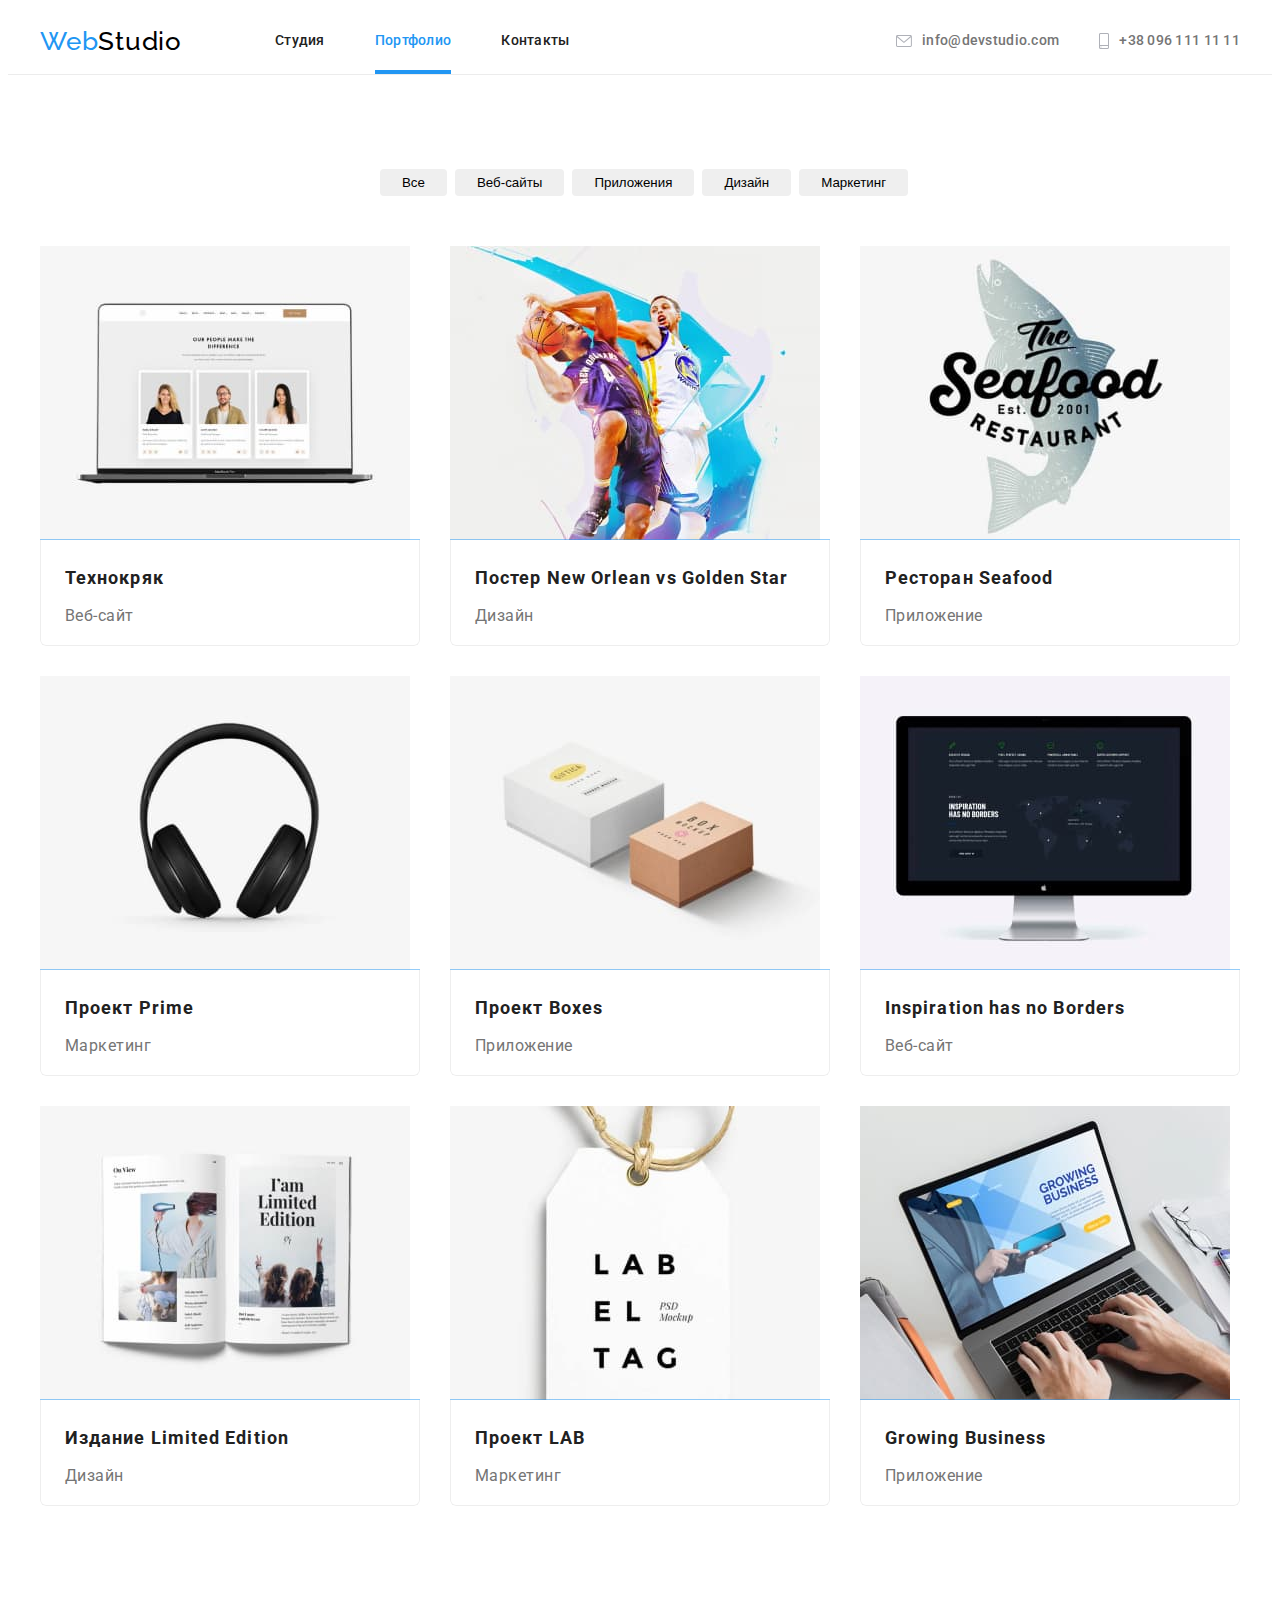
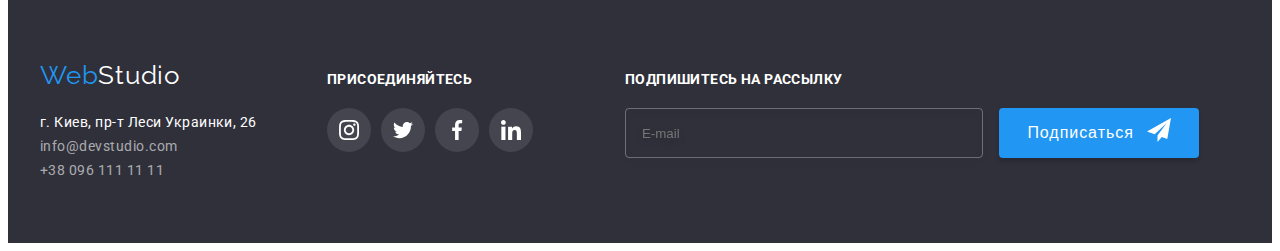
==== portfolio.html @ 62c592dd "26-03" ====
<!DOCTYPE html>
<html lang="ru">
<head>
    <meta charset="UTF-8">
    <meta http-equiv="X-UA-Compatible" content="IE=edge">
    <meta name="viewport" content="width=device-width, initial-scale=1.0">
    <title>Document</title>
    <link rel="stylesheet" href="https://cdnjs.cloudflare.com/ajax/libs/modern-normalize/1.0.0/modern-normalize.min.css"
        integrity="sha512-ISS7cAi1PEhQ8jnbJpJZMd29NlhNj4AWYyLOSp2CE/CsHxTCu+r+t0D2yoJudVrd0/8fTVPUVDzY5Tvli75u/g=="
        crossorigin="anonymous" />
    <link rel="preconnect" href="https://fonts.gstatic.com">
    <link href="https://fonts.googleapis.com/css2?family=Raleway:wght@700&family=Roboto:wght@400;500;700;900&display=swap"
        rel="stylesheet">
    <link rel="stylesheet" href="./css/portfolio.min.css">
    
</head>
<body>
    <!--Шапка сайта-->
    <header class="header">
        <div class="container page-header">
            <!--Навигация-->
            <nav>
                <!--Логотип-->
                <a href="./index.html" class="logo-header"><span>Web</span>Studio</a>
                <ul class="site-nav">
                    <li><a href="./index.html" class="link">Студия</a></li>
                    <li><a href="./portfolio.html" class="link current">Портфолио</a></li>
                    <li><a href="" class="link">Контакты</a></li>
                </ul>
            </nav>
            <ul class="communication-header">
                <li>
                    <div class="communication-header-container">
                        <a href="mailto:info@devstudio.com" class="link">
                            <svg class="communication-header-icon" width="16" height="12">
                                <use href="./images/icons.svg#icon-envelope"></use>
                            </svg>
                            info@devstudio.com</a>
                    </div>
                </li>
                <li>
                    <div class="communication-header-container">
                        <a href="tel:+380961111111" class="link">
                            <svg class="communication-header-icon" width="10" height="16">
                                <use href="./images/icons.svg#icon-smartphone"></use>
                            </svg>
                            +38 096 111 11 11</a>
                    </div>
                </li>
            </ul>
        </div>
    </header>
    <main>
        <!-- Секция Портфолио -->
        <h1 class="visually-hidden">Портфолио</h1>
        <!--Фильтр проектов-->
        <section class="portfoleo">
            <div class="container">
                <h2 class="visually-hidden">Фильтр проектов</h2>
                <ul class="portfoleo-filters-list">
                    <li class="portfoleo-filters-list-item">
                        <button type="button" class="portfoleo-button">Все</button>
                    </li>
                    <li class="portfoleo-filters-list-item">
                        <button type="button" class="portfoleo-button">Веб-сайты</button>
                    </li>
                    <li class="portfoleo-filters-list-item">
                        <button type="button" class="portfoleo-button">Приложения</button>
                    </li>
                    <li class="portfoleo-filters-list-item">
                        <button type="button" class="portfoleo-button">Дизайн</button>
                    </li>
                    <li class="portfoleo-filters-list-item">
                        <button type="button" class="portfoleo-button">Маркетинг</button>
                    </li>
                </ul>
                <!--Список проектов-->
                <h2 class="visually-hidden">Список проектов</h2>
                <ul class="portfoleo-project-list">
                    <li class="portfoleo-project-list-item">
                        <div class="portfoleo-projekt-list-item-text-box">
                            <img src="./images/project/web-tekhnokryak.jpg" alt="На ноутбуке мужчина и две денщины" width="370">
                            <p class="portfoleo-project-list-text">Технокряк это современная площадка распространения коронавируса. Компании используют эту платформу для цифрового шпионажа и атак на защищённые сервера конкурентов.
                            </p>
                        </div>
                        <div class="portfoleo-project-wapper">
                            <h3 class="section-list">Технокряк</h3>
                            <p>Веб-сайт</p>
                        </div>
                    </li>
                    <li class="portfoleo-project-list-item">
                        <div class="portfoleo-projekt-list-item-text-box">
                            <img src="./images/project/poster-basketball.jpg" alt="Двое мужчин играют в баскетбол" width="370">
                            <p class="portfoleo-project-list-text">Технокряк это современная площадка распространения коронавируса. Компании используют эту платформу для цифрового шпионажа и атак на защищённые сервера конкурентов.
                            </p>
                        </div>
                        <div class="portfoleo-project-wapper">
                            <h3 class="section-list">Постер New Orlean vs Golden Star</h3>
                            <p>Дизайн</p>
                        </div>
                    </li>
                    <li class="portfoleo-project-list-item">
                        <div class="portfoleo-projekt-list-item-text-box">
                            <img src="./images/project/seafood.jpg" alt="Логотип ресторана Seafood" width="370">
                            <p class="portfoleo-project-list-text">Технокряк это современная площадка распространения коронавируса. Компании используют эту платформу для цифрового шпионажа и атак на защищённые сервера конкурентов.
                            </p>
                        </div>
                        <div class="portfoleo-project-wapper">
                            <h3 class="section-list">Ресторан Seafood</h3>
                            <p>Приложение</p>
                        </div>
                    </li>
                    <li class="portfoleo-project-list-item">
                        <div class="portfoleo-projekt-list-item-text-box">
                            <img src="./images/project/project-prime.jpg" alt="Фотография наушников" width="370">
                            <p class="portfoleo-project-list-text">Технокряк это современная площадка распространения коронавируса. Компании используют эту платформу для цифрового шпионажа и атак на защищённые сервера конкурентов.
                            </p>
                        </div>
                        <div class="portfoleo-project-wapper">
                            <h3 class="section-list">Проект Prime</h3>
                            <p>Маркетинг</p>
                        </div>
                    </li>
                    <li class="portfoleo-project-list-item">
                        <div class="portfoleo-projekt-list-item-text-box">
                            <img src="./images/project/project-boxes.jpg" alt="Две коробки с надписями" width="370">
                            <p class="portfoleo-project-list-text">Технокряк это современная площадка распространения коронавируса. Компании используют эту платформу для цифрового шпионажа и атак на защищённые сервера конкурентов.
                            </p>
                        </div>
                        <div class="portfoleo-project-wapper">
                            <h3 class="section-list">Проект Boxes</h3>
                            <p>Приложение</p>
                        </div>
                    </li>
                    <li class="portfoleo-project-list-item">
                        <div class="portfoleo-projekt-list-item-text-box">
                            <img src="./images/project/web-inspiration.jpg" alt="Монитор с изображением страницы Веб-сайа" width="370">
                            <p class="portfoleo-project-list-text">Технокряк это современная площадка распространения коронавируса. Компании используют эту платформу для цифрового шпионажа и атак на защищённые сервера конкурентов.
                            </p>
                        </div>
                        <div class="portfoleo-project-wapper">
                            <h3 class="section-list">Inspiration has no Borders</h3>
                            <p>Веб-сайт</p>
                        </div>
                    </li>
                    <li class="portfoleo-project-list-item">
                        <div class="portfoleo-projekt-list-item-text-box">
                            <img src="./images/project/limited-edition.jpg" alt="Разворот журнала" width="370">
                            <p class="portfoleo-project-list-text">Технокряк это современная площадка распространения коронавируса. Компании используют эту платформу для цифрового шпионажа и атак на защищённые сервера конкурентов.
                            </p>
                        </div>
                        <div class="portfoleo-project-wapper">
                            <h3 class="section-list">Издание Limited Edition</h3>
                            <p>Дизайн</p>
                        </div>
                    </li>
                    <li class="portfoleo-project-list-item">
                        <div class="portfoleo-projekt-list-item-text-box">
                            <img src="./images/project/project-lab.jpg" alt="Изображение ярлыка" width="370">
                            <p class="portfoleo-project-list-text">Технокряк это современная площадка распространения коронавируса. Компании используют эту платформу для цифрового шпионажа и атак на защищённые сервера конкурентов.
                            </p>
                        </div>
                        <div class="portfoleo-project-wapper">
                            <h3 class="section-list">Проект LAB</h3>
                            <p>Маркетинг</p>
                        </div>
                    </li>
                    <li class="portfoleo-project-list-item">
                        <div class="portfoleo-projekt-list-item-text-box">
                            <img src="./images/project/growing-business.jpg" alt="Человек работает на ноутбуке" width="370">
                            <p class="portfoleo-project-list-text">Технокряк это современная площадка распространения коронавируса. Компании используют эту платформу для цифрового шпионажа и атак на защищённые сервера конкурентов.
                            </p>
                        </div>
                        <div class="portfoleo-project-wapper">
                            <h3 class="section-list">Growing Business</h3>
                            <p>Приложение</p>
                        </div>
                    </li>
                </ul>
            </div>
        </section>
    </main>
    <!--Подвал сайта-->
    <footer>
        <div class="container">
            <!--Логотип-->
            <div class="footer-address">
                <a href="./index.html" class="logo-footer"><span>Web</span>Studio</a>
                <address class="address">
                    <p>г. Киев, пр-т Леси Украинки, 26</p>
                    <ul class="communication-footer">
                        <li><a href="mailto:info@devstudio.com" class="link">info@devstudio.com</a></li>
                        <li><a href="tel:+380961111111" class="link">+38 096 111 11 11</a></li>
                    </ul>
                </address>
            </div>
            <div class="footer-social">
                <p>присоединяйтесь</p>
                <ul class="footer-social-list">
                    <li class="footer-social-list-item"><a href="https://www.instagram.com/" class="footer-social-list-link">
                            <svg class="footer-social-list-icon">
                                <use href="./images/icons.svg#icon-instagram"></use>
                            </svg>
                        </a>
                    </li>
                    <li class="footer-social-list-item"><a href="https://twitter.com/" class="footer-social-list-link">
                            <svg class="footer-social-list-icon">
                                <use href="./images/icons.svg#icon-twitter"></use>
                            </svg>
                        </a>
                    </li>
                    <li class="footer-social-list-item"><a href="" class="footer-social-list-link">
                            <svg class="footer-social-list-icon">
                                <use href="./images/icons.svg#icon-facebook"></use>
                            </svg>
                        </a>
                    </li>
                    <li class="footer-social-list-item"><a href="https://www.linkedin.com/" class="footer-social-list-link">
                            <svg class="footer-social-list-icon">
                                <use href="./images/icons.svg#icon-linkedin"></use>
                            </svg>
                        </a>
                    </li>
                </ul>
            </div>
            <div class="footer-subscription-box">
                <form action="#">
                    <p>Подпишитесь на рассылку</p>
                    <label class="footer-subscription">
                        <input name="footer-subscription-user-email" class="footer-subscription-email" type="email"
                            placeholder="E-mail">
                    </label>
                    <button type="submit" class="footer-subscription-btn">
                        <span>
                            Подписаться
    
                            <svg class="footer-subscription-icon" width="24" height="24">
                                <use href="./images/icons.svg#icon-icon-send"></use>
                            </svg>
                        </span>
                    </button>
                </form>
            </div>
        </div>
    </footer>
</body>
</html>
---- css/portfolio.min.css ----
:root{--primary-text-color: #757575;--primary-section-text-color: #ffffff;--primary-section-background-color: #2f303a;--footer-section-background-color: #2f303a;--footer-social-background-color: rgba(255, 255, 255, 0.1);--title-text-color: #212121;--accent-color: #2196f3;--primary-background-color: #ffffff;--second-background-color: #f5f4fa;--logo-header-color: #000000;--logo-footer-color: #ffffff;--communication-footer-color: rgb(255, 255, 255, 0.6);--color-text-btn: #ffffff;--btn-hover-color: #188ce8;--social-primary-color: #afb1b8;--regular-client-link-primary-color: #afb1b8;--social-second-color: #ffffff;--portfoleo-project-list-text-color: #ffffff}.visually-hidden{position:absolute !important;clip:rect(1px 1px 1px 1px);clip:rect(1px, 1px, 1px, 1px);padding:0 !important;border:0 !important;height:1px !important;width:1px !important;overflow:hidden}h1,h2,h3,h4,h5,h6,p{margin:0}ul{list-style:none;margin:0;padding:0}img{display:block}body{font-family:'Roboto', sans-serif;letter-spacing:0.03em;color:var(--primary-text-color);background-color:var(---primary-background-color)}.container{width:1200px;margin:0 auto;padding:0 15px}.container h2{font-weight:bold;font-size:36px;line-height:1.17;text-align:center;margin-bottom:50px}.section-title{color:var(--title-text-color)}.section-list{color:var(--title-text-color)}.section{padding-top:94px;padding-bottom:94px}.logo-header{display:inline-block;font-family:'Raleway', sans-serif;font-size:26px;line-height:1.19;letter-spacing:0.03em;color:var(--logo-header-color);text-decoration:none;margin-right:93px}.logo-header span{color:var(--accent-color)}.header{border-bottom:1px solid #ececec}.page-header{display:flex;justify-content:space-between;align-items:center;background-color:var(--header-background-color);font-weight:500;font-size:14px;line-height:1.14;letter-spacing:0.02em}.page-header nav{display:flex;align-items:center}.site-nav{display:flex;align-items:center}.site-nav .link{display:inline-block;margin-right:50px;color:var(--title-text-color);text-decoration:none;position:relative;padding:25px 0;transition-duration:250ms;transition-timing-function:cubic-bezier(0.4, 0, 0.2, 1)}.site-nav .link:hover,.site-nav .link:focus{color:var(--accent-color)}.site-nav .current{color:var(--accent-color)}.site-nav .current::after{content:'';height:4px;width:100%;background-color:var(--accent-color);display:block;position:absolute;top:calc(100% - 4px);right:0}.communication-header{display:flex;align-items:center}.communication-header li:not(:last-child){margin-right:30px}.communication-header-icon{margin:10px}.communication-header .link{display:flex;align-items:center;text-decoration:none;color:currentColor;transition-duration:250ms;transition-timing-function:cubic-bezier(0.4, 0, 0.2, 1)}.communication-header-container{display:flex;justify-content:center;align-content:center}.communication-header-container .link{display:flex;justify-content:center;align-content:center}.communication-header-container .link:hover,.communication-header-container .link:focus{color:var(--accent-color)}.link svg{fill:var(--regular-client-link-primary-color)}.link:hover svg{fill:var(--accent-color)}.portfoleo{padding-top:94px;padding-bottom:94px}.filters{font-weight:500;font-size:16px;line-height:1.62;text-align:center}.portfoleo-filters-list{display:flex;justify-content:center}.portfoleo-filters-list-item{margin-left:8px}.portfoleo-filters-list-item .portfoleo-button{border:none;color:var(title-text-color);background-color:var(second-background-colorolor);border-radius:4px;padding:6px 22px}.portfoleo-filters-list-item .portfoleo-button:hover,.portfoleo-filters-list-item .portfoleo-button:focus{color:var(--primary-section-text-color);background-color:var(--accent-color);box-shadow:0px 4px 2px 0px #9e9da1;cursor:pointer}.container .portfoleo-project-list{display:flex;flex-wrap:wrap;margin-left:-30px;margin-top:-30px;padding-top:50px}.container .portfoleo-project-list-item{width:calc(100% / 3 - 30px);margin-left:30px;margin-top:30px;border-bottom-left-radius:6px;border-bottom-right-radius:6px;overflow:hidden}.container .portfoleo-project-list-item:hover{box-shadow:0px 4px 4px 0px #bfbfbf, 0px 4px 4px 0px #f0f0f0, 1px 4px 6px 0px #d9d9d9;cursor:pointer;transition-duration:250ms;transition-timing-function:cubic-bezier(0.4, 0, 0.2, 1)}.container .portfoleo-project-list-item:hover .portfoleo-project-list-text{transform:translateY(0)}.portfoleo-project-list-text{font-size:18px;line-height:1.56;letter-spacing:0.03em;color:var(--portfoleo-project-list-text-color);background:rgba(33,150,243,0.9);padding:63px 24px;position:absolute;bottom:0;transform:translateY(100%);transition-duration:250ms;transition-timing-function:cubic-bezier(0.4, 0, 0.2, 1)}.portfoleo-projekt-list-item-text-box{position:relative;overflow:hidden}.portfoleo-project-wapper{display:block;border:1px solid #eeeeee;border-bottom-left-radius:6px;border-bottom-right-radius:6px;overflow:hidden;border-top:none;padding:20px 24px}.portfoleo-project-wapper h3{font-weight:bold;font-size:18px;line-height:2;letter-spacing:0.06em;margin-bottom:10px}.portfoleo-project-wapper h3 p{font-size:16px;line-height:1.87;margin:10px auto}footer{color:var(--logo-footer-color);background-color:var(--footer-section-background-color);display:flex;justify-content:flex-start}footer .container{display:flex;padding:60px 0}.logo-footer{font-family:'Raleway', sans-serif;font-size:26px;line-height:1.19;letter-spacing:0.03em;text-decoration:none;color:var(--logo-footer-color);-bottom:20px}.logo-footer span{color:var(--accent-color)}.address{font-size:14px;font-style:normal;line-height:1.71;padding-top:20px}.communication-footer .link{font-size:14px;line-height:1.71;color:var(--communication-footer-color);text-decoration:none;padding-top:10px;transition-duration:250ms;transition-timing-function:cubic-bezier(0.4, 0, 0.2, 1)}.communication-footer .link:hover,.communication-footer .link:focus{color:var(--accent-color)}.footer-social{display:flex;flex-direction:column;width:206px;height:80px;margin-left:70px;margin-top:12px}.footer-social p{font-weight:bold;font-size:14px;line-height:1.14;letter-spacing:0.03em;text-transform:uppercase;color:var(--primary-section-text-color);margin-bottom:20px}.footer-social-list{display:flex;justify-content:space-between;align-items:center}.footer-social-list-item{width:44px;height:44px;background-color:var(--footer-social-background-color);border-radius:50%}.footer-social-list-icon{width:20px;height:20px;fill:var(--logo-footer-color)}.footer-social-list-link{display:flex;width:44px;height:44px;border-radius:50%;justify-content:center;align-items:center;margin-bottom:30px;transition-duration:250ms;transition-timing-function:cubic-bezier(0.4, 0, 0.2, 1)}.footer-social-list-link:hover,.footer-social-list-link:focus{fill:var(--social-second-color);background-color:var(--accent-color)}.footer-subscription-box{display:block;margin-top:12px;margin-left:92px}.footer-subscription-box span{display:flex;justify-content:space-between}.footer-subscription-btn{font-size:16px;line-height:1.87;letter-spacing:0.06em;color:var(--primary-section-text-color);width:200px;height:50px;padding:10px 28px;background:var(--accent-color);box-shadow:0px 4px 4px rgba(0,0,0,0.15);border-radius:4px;margin-left:12px;border:none;cursor:pointer}.footer-subscription-box p{font-weight:bold;font-size:14px;line-height:1.14;letter-spacing:0.03em;text-transform:uppercase;margin-bottom:20px;color:var(--primary-section-text-color)}.footer-subscription-email{width:358px;height:50px;padding:16px;border:1px solid rgba(255,255,255,0.3);box-sizing:border-box;filter:drop-shadow(0px 4px 4px rgba(0,0,0,0.15));border-radius:4px;background:none;color:var(--primary-section-text-color)}
/*# sourceMappingURL=portfolio.min.css.map */
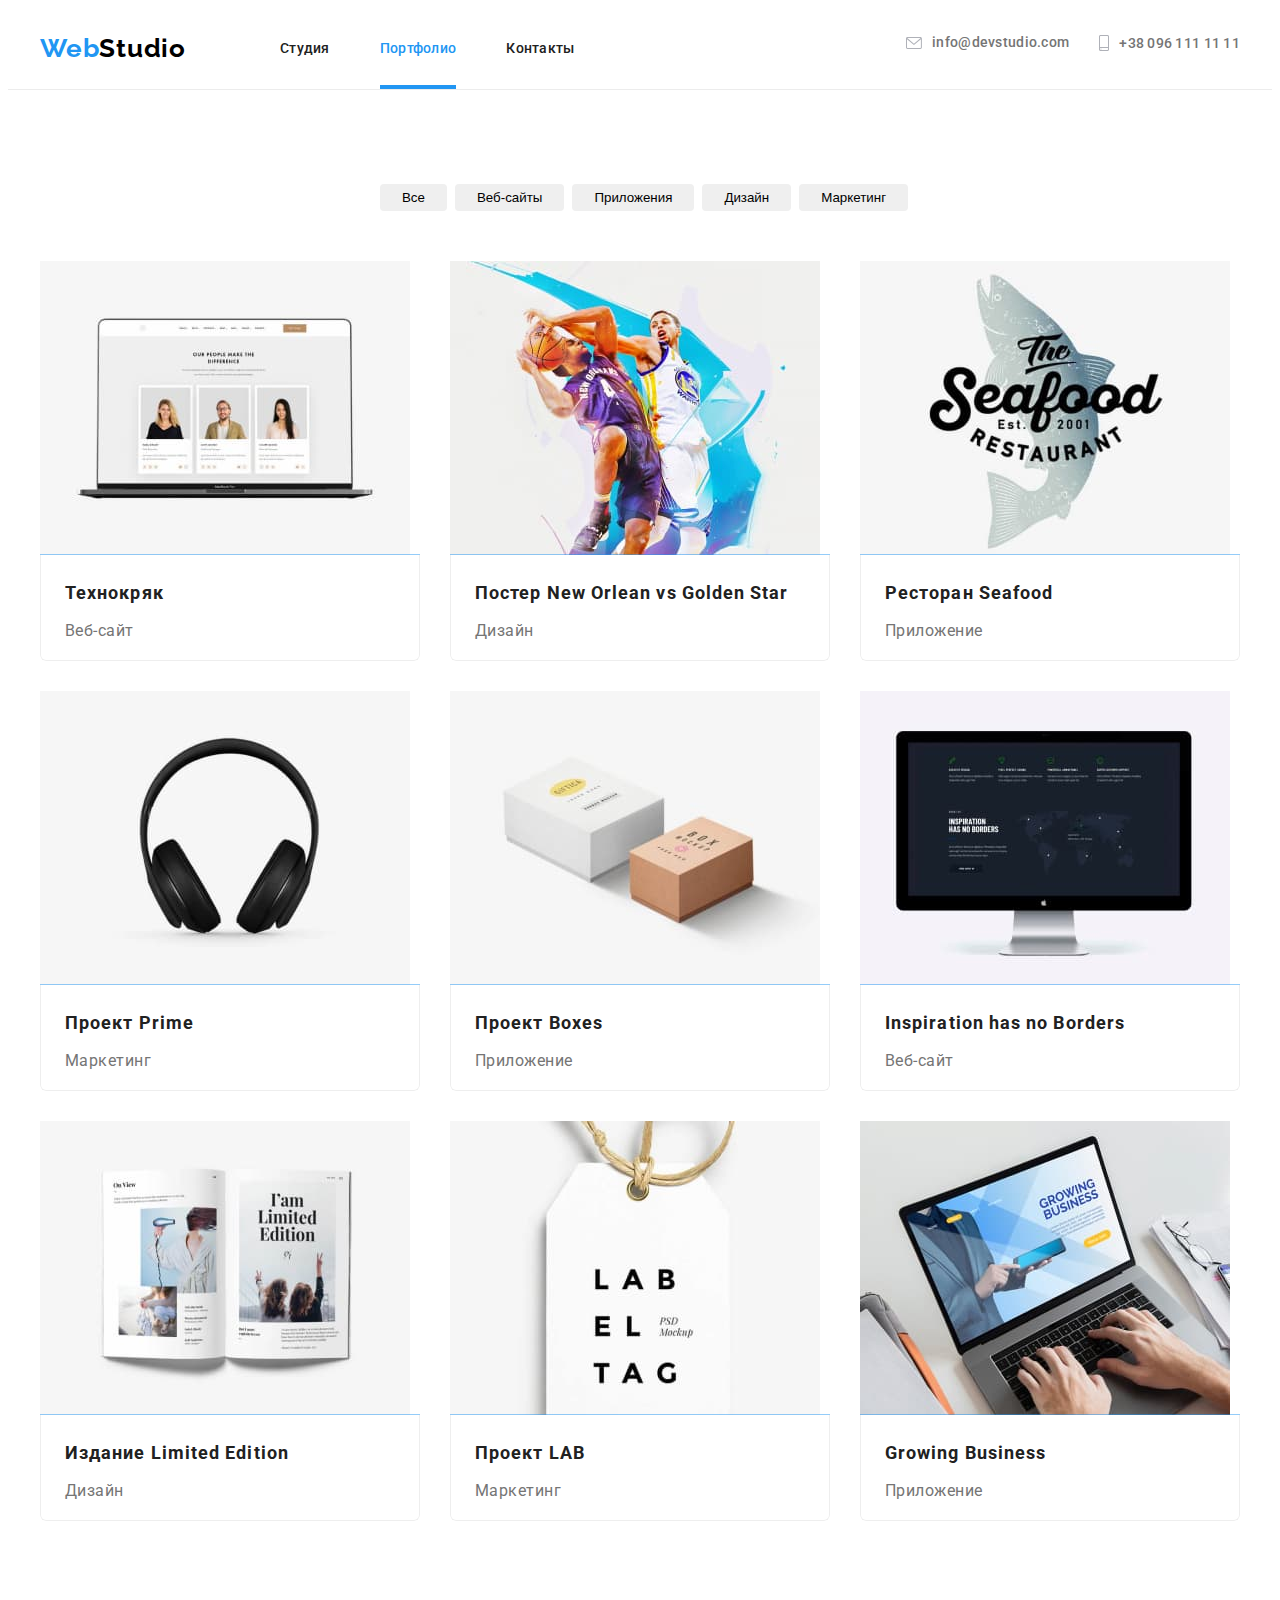
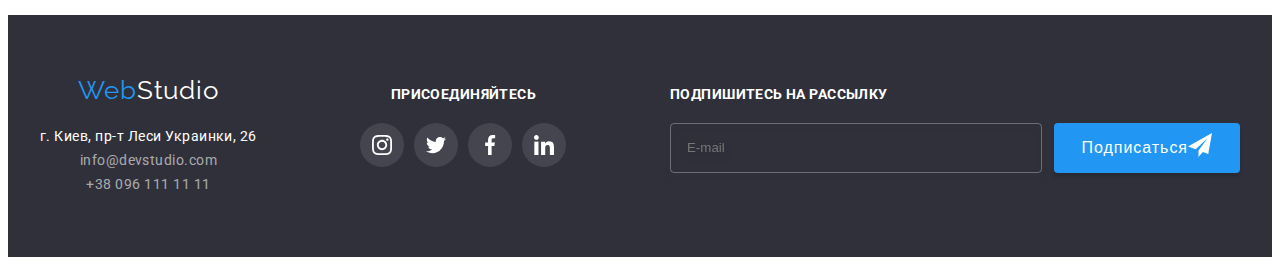
==== commit 05aa0cfb: "snudya" ====
--- a/portfolio.html
+++ b/portfolio.html
@@ -16,23 +16,31 @@
 </head>
 <body>
     <!--Шапка сайта-->
-    <header class="header">
+    <header>
         <div class="container page-header">
-            <!--Навигация-->
+            <!--===============================Навигация-->
             <nav>
-                <!--Логотип-->
+                <!--===============================Логотип-->
                 <a href="./index.html" class="logo-header"><span>Web</span>Studio</a>
                 <ul class="site-nav">
                     <li><a href="./index.html" class="link">Студия</a></li>
                     <li><a href="./portfolio.html" class="link current">Портфолио</a></li>
-                    <li><a href="" class="link">Контакты</a></li>
+                    <li><a href="#contact" class="link">Контакты</a></li>
                 </ul>
             </nav>
+            <button class="mobile-open-btn" data-menu-button>
+                <svg class="mobile-open-icon">
+                    <use href="./images/icons.svg#icon-menu_40px"></use>
+                </svg>
+            </button>
+    
+            <!--===============================communication-header-->
+    
             <ul class="communication-header">
                 <li>
                     <div class="communication-header-container">
                         <a href="mailto:info@devstudio.com" class="link">
-                            <svg class="communication-header-icon" width="16" height="12">
+                            <svg class="communication-header-icon-envelope">
                                 <use href="./images/icons.svg#icon-envelope"></use>
                             </svg>
                             info@devstudio.com</a>
@@ -41,11 +49,52 @@
                 <li>
                     <div class="communication-header-container">
                         <a href="tel:+380961111111" class="link">
-                            <svg class="communication-header-icon" width="10" height="16">
+                            <svg class="communication-header-icon-smartphone">
                                 <use href="./images/icons.svg#icon-smartphone"></use>
                             </svg>
                             +38 096 111 11 11</a>
                     </div>
+                </li>
+            </ul>
+        </div>
+    
+        <div class="mobile-menu" data-menu>
+            <button class="mobile-menu-close-btn" data-menu-close>
+                <svg class="mobile-menu-close-icon">
+                    <use href="./images/icons.svg#icon-close_40px"></use>
+                </svg>
+            </button>
+            <ul class="mobile-menu-list">
+                <li class="mobile-menu-item">
+                    <a href="./index.html" class="mobile-menu-link">Студия</a>
+                </li>
+                <li class="mobile-menu-item">
+                    <a href="./portfolio.html" class="mobile-menu-link current">Портфолио</a>
+                </li>
+                <li class="mobile-menu-item">
+                    <a href="#contact" class="mobile-menu-link">Контакты</a>
+                </li>
+            </ul>
+            <ul class="mobile-communication-list">
+                <li class="mobile-communication-item">
+                    <a href="tel:+380961111111" class="mobile-communication-link-tell">+38 096 111 11 11</a>
+                </li>
+                <li class="mobile-communication-item">
+                    <a href="mailto:info@devstudio.com" class="mobile-communication-link-email">info@devstudio.com</a>
+                </li>
+            </ul>
+            <ul class="mobile-social-list">
+                <li class="mobile-social-item">
+                    <a href="https://www.instagram.com/" class="mobile-social-link">Instagram</a>
+                </li>
+                <li class="mobile-social-item">
+                    <a href="https://twitter.com/" class="mobile-social-link">Twitter</a>
+                </li>
+                <li class="mobile-social-item">
+                    <a href="https://www.facebook.com/" class="mobile-social-link">Facebook</a>
+                </li>
+                <li class="mobile-social-item">
+                    <a href="https://www.linkedin.com/" class="mobile-social-link">LinkedIn</a>
                 </li>
             </ul>
         </div>
@@ -180,10 +229,11 @@
             </div>
         </section>
     </main>
-    <!--Подвал сайта-->
-    <footer>
+    <!--===============================Подвал сайта-->
+    
+    <footer id="contact">
         <div class="container">
-            <!--Логотип-->
+    
             <div class="footer-address">
                 <a href="./index.html" class="logo-footer"><span>Web</span>Studio</a>
                 <address class="address">
@@ -197,7 +247,8 @@
             <div class="footer-social">
                 <p>присоединяйтесь</p>
                 <ul class="footer-social-list">
-                    <li class="footer-social-list-item"><a href="https://www.instagram.com/" class="footer-social-list-link">
+                    <li class="footer-social-list-item"><a href="https://www.instagram.com/"
+                            class="footer-social-list-link">
                             <svg class="footer-social-list-icon">
                                 <use href="./images/icons.svg#icon-instagram"></use>
                             </svg>
@@ -224,8 +275,8 @@
                 </ul>
             </div>
             <div class="footer-subscription-box">
-                <form action="#">
-                    <p>Подпишитесь на рассылку</p>
+                <p>Подпишитесь на рассылку</p>
+                <form action="#" class="footer-form">
                     <label class="footer-subscription">
                         <input name="footer-subscription-user-email" class="footer-subscription-email" type="email"
                             placeholder="E-mail">
@@ -243,5 +294,13 @@
             </div>
         </div>
     </footer>
+    
+    <!-- ===============================FOOTER=============================== -->
+
+
+
+
+        <!-- SKRIPT -->
+        <script src="./js/mobile-menu.js"></script>
 </body>
 </html>--- a/css/portfolio.min.css
+++ b/css/portfolio.min.css
@@ -1,3 +1,3 @@
-:root{--primary-text-color: #757575;--primary-section-text-color: #ffffff;--primary-section-background-color: #2f303a;--footer-section-background-color: #2f303a;--footer-social-background-color: rgba(255, 255, 255, 0.1);--title-text-color: #212121;--accent-color: #2196f3;--primary-background-color: #ffffff;--second-background-color: #f5f4fa;--logo-header-color: #000000;--logo-footer-color: #ffffff;--communication-footer-color: rgb(255, 255, 255, 0.6);--color-text-btn: #ffffff;--btn-hover-color: #188ce8;--social-primary-color: #afb1b8;--regular-client-link-primary-color: #afb1b8;--social-second-color: #ffffff;--portfoleo-project-list-text-color: #ffffff}.visually-hidden{position:absolute !important;clip:rect(1px 1px 1px 1px);clip:rect(1px, 1px, 1px, 1px);padding:0 !important;border:0 !important;height:1px !important;width:1px !important;overflow:hidden}h1,h2,h3,h4,h5,h6,p{margin:0}ul{list-style:none;margin:0;padding:0}img{display:block}body{font-family:'Roboto', sans-serif;letter-spacing:0.03em;color:var(--primary-text-color);background-color:var(---primary-background-color)}.container{width:1200px;margin:0 auto;padding:0 15px}.container h2{font-weight:bold;font-size:36px;line-height:1.17;text-align:center;margin-bottom:50px}.section-title{color:var(--title-text-color)}.section-list{color:var(--title-text-color)}.section{padding-top:94px;padding-bottom:94px}.logo-header{display:inline-block;font-family:'Raleway', sans-serif;font-size:26px;line-height:1.19;letter-spacing:0.03em;color:var(--logo-header-color);text-decoration:none;margin-right:93px}.logo-header span{color:var(--accent-color)}.header{border-bottom:1px solid #ececec}.page-header{display:flex;justify-content:space-between;align-items:center;background-color:var(--header-background-color);font-weight:500;font-size:14px;line-height:1.14;letter-spacing:0.02em}.page-header nav{display:flex;align-items:center}.site-nav{display:flex;align-items:center}.site-nav .link{display:inline-block;margin-right:50px;color:var(--title-text-color);text-decoration:none;position:relative;padding:25px 0;transition-duration:250ms;transition-timing-function:cubic-bezier(0.4, 0, 0.2, 1)}.site-nav .link:hover,.site-nav .link:focus{color:var(--accent-color)}.site-nav .current{color:var(--accent-color)}.site-nav .current::after{content:'';height:4px;width:100%;background-color:var(--accent-color);display:block;position:absolute;top:calc(100% - 4px);right:0}.communication-header{display:flex;align-items:center}.communication-header li:not(:last-child){margin-right:30px}.communication-header-icon{margin:10px}.communication-header .link{display:flex;align-items:center;text-decoration:none;color:currentColor;transition-duration:250ms;transition-timing-function:cubic-bezier(0.4, 0, 0.2, 1)}.communication-header-container{display:flex;justify-content:center;align-content:center}.communication-header-container .link{display:flex;justify-content:center;align-content:center}.communication-header-container .link:hover,.communication-header-container .link:focus{color:var(--accent-color)}.link svg{fill:var(--regular-client-link-primary-color)}.link:hover svg{fill:var(--accent-color)}.portfoleo{padding-top:94px;padding-bottom:94px}.filters{font-weight:500;font-size:16px;line-height:1.62;text-align:center}.portfoleo-filters-list{display:flex;justify-content:center}.portfoleo-filters-list-item{margin-left:8px}.portfoleo-filters-list-item .portfoleo-button{border:none;color:var(title-text-color);background-color:var(second-background-colorolor);border-radius:4px;padding:6px 22px}.portfoleo-filters-list-item .portfoleo-button:hover,.portfoleo-filters-list-item .portfoleo-button:focus{color:var(--primary-section-text-color);background-color:var(--accent-color);box-shadow:0px 4px 2px 0px #9e9da1;cursor:pointer}.container .portfoleo-project-list{display:flex;flex-wrap:wrap;margin-left:-30px;margin-top:-30px;padding-top:50px}.container .portfoleo-project-list-item{width:calc(100% / 3 - 30px);margin-left:30px;margin-top:30px;border-bottom-left-radius:6px;border-bottom-right-radius:6px;overflow:hidden}.container .portfoleo-project-list-item:hover{box-shadow:0px 4px 4px 0px #bfbfbf, 0px 4px 4px 0px #f0f0f0,- 1px 4px 6px 0px #d9d9d9;cursor:pointer;transition-duration:250ms;transition-timing-function:cubic-bezier(0.4, 0, 0.2, 1)}.container .portfoleo-project-list-item:hover .portfoleo-project-list-text{transform:translateY(0)}.portfoleo-project-list-text{font-size:18px;line-height:1.56;letter-spacing:0.03em;color:var(--portfoleo-project-list-text-color);background:rgba(33,150,243,0.9);padding:63px 24px;position:absolute;bottom:0;transform:translateY(100%);transition-duration:250ms;transition-timing-function:cubic-bezier(0.4, 0, 0.2, 1)}.portfoleo-projekt-list-item-text-box{position:relative;overflow:hidden}.portfoleo-project-wapper{display:block;border:1px solid #eeeeee;border-bottom-left-radius:6px;border-bottom-right-radius:6px;overflow:hidden;border-top:none;padding:20px 24px}.portfoleo-project-wapper h3{font-weight:bold;font-size:18px;line-height:2;letter-spacing:0.06em;margin-bottom:10px}.portfoleo-project-wapper h3 p{font-size:16px;line-height:1.87;margin:10px auto}footer{color:var(--logo-footer-color);background-color:var(--footer-section-background-color);display:flex;justify-content:flex-start}footer .container{display:flex;padding:60px 0}.logo-footer{font-family:'Raleway', sans-serif;font-size:26px;line-height:1.19;letter-spacing:0.03em;text-decoration:none;color:var(--logo-footer-color);-bottom:20px}.logo-footer span{color:var(--accent-color)}.address{font-size:14px;font-style:normal;line-height:1.71;padding-top:20px}.communication-footer .link{font-size:14px;line-height:1.71;color:var(--communication-footer-color);text-decoration:none;padding-top:10px;transition-duration:250ms;transition-timing-function:cubic-bezier(0.4, 0, 0.2, 1)}.communication-footer .link:hover,.communication-footer .link:focus{color:var(--accent-color)}.footer-social{display:flex;flex-direction:column;width:206px;height:80px;margin-left:70px;margin-top:12px}.footer-social p{font-weight:bold;font-size:14px;line-height:1.14;letter-spacing:0.03em;text-transform:uppercase;color:var(--primary-section-text-color);margin-bottom:20px}.footer-social-list{display:flex;justify-content:space-between;align-items:center}.footer-social-list-item{width:44px;height:44px;background-color:var(--footer-social-background-color);border-radius:50%}.footer-social-list-icon{width:20px;height:20px;fill:var(--logo-footer-color)}.footer-social-list-link{display:flex;width:44px;height:44px;border-radius:50%;justify-content:center;align-items:center;margin-bottom:30px;transition-duration:250ms;transition-timing-function:cubic-bezier(0.4, 0, 0.2, 1)}.footer-social-list-link:hover,.footer-social-list-link:focus{fill:var(--social-second-color);background-color:var(--accent-color)}.footer-subscription-box{display:block;margin-top:12px;margin-left:92px}.footer-subscription-box span{display:flex;justify-content:space-between}.footer-subscription-btn{font-size:16px;line-height:1.87;letter-spacing:0.06em;color:var(--primary-section-text-color);width:200px;height:50px;padding:10px 28px;background:var(--accent-color);box-shadow:0px 4px 4px rgba(0,0,0,0.15);border-radius:4px;margin-left:12px;border:none;cursor:pointer}.footer-subscription-box p{font-weight:bold;font-size:14px;line-height:1.14;letter-spacing:0.03em;text-transform:uppercase;margin-bottom:20px;color:var(--primary-section-text-color)}.footer-subscription-email{width:358px;height:50px;padding:16px;border:1px solid rgba(255,255,255,0.3);box-sizing:border-box;filter:drop-shadow(0px 4px 4px rgba(0,0,0,0.15));border-radius:4px;background:none;color:var(--primary-section-text-color)}
+:root{--primary-text-color: #757575;--primary-section-text-color: #ffffff;--primary-section-background-color: #2f303a;--footer-section-background-color: #2f303a;--footer-social-background-color: rgba(255, 255, 255, 0.1);--title-text-color: #212121;--accent-color: #2196f3;--primary-background-color: #ffffff;--second-background-color: #f5f4fa;--logo-header-color: #000000;--logo-footer-color: #ffffff;--communication-footer-color: rgb(255, 255, 255, 0.6);--color-text-btn: #ffffff;--btn-hover-color: #188ce8;--social-primary-color: #afb1b8;--regular-client-link-primary-color: #afb1b8;--social-second-color: #ffffff;--portfoleo-project-list-text-color: #ffffff}.visually-hidden{position:absolute !important;clip:rect(1px 1px 1px 1px);clip:rect(1px, 1px, 1px, 1px);padding:0 !important;border:0 !important;height:1px !important;width:1px !important;overflow:hidden}h1,h2,h3,h4,h5,h6,p{margin:0}ul{list-style:none;margin:0;padding:0}img{display:block}body{font-family:'Roboto', sans-serif;letter-spacing:0.03em;color:var(--primary-text-color);background-color:var(---primary-background-color)}.container{width:100%;margin:0 auto;padding:0 15px}@media screen and (min-width: 480px){.container{max-width:480px;padding:0 15px}}@media screen and (min-width: 768px){.container{max-width:768px}}@media screen and (min-width: 1200px){.container{max-width:1200px;padding:0 15px}}@media screen and (min-width: 1600px){.container{max-width:1600px;padding:0 215px}}.section-title{color:var(--title-text-color)}.section-list{color:var(--title-text-color)}.section{padding-top:60px;padding-bottom:60px}@media screen and (min-width: 768px){.section{padding-top:26px;padding-bottom:26px}}@media screen and (min-width: 1200px){.section{padding-top:94px;padding-bottom:94px}}header{border-bottom:1px solid #ececec}.logo-header{display:inline-block;font-family:'Raleway', sans-serif;font-weight:bold;font-size:24px;line-height:1.17;letter-spacing:0.03em;color:var(--logo-header-color);text-decoration:none;padding:16px 0}.logo-header span{color:var(--accent-color)}@media screen and (max-width: 767px){.site-nav{display:none}.site-nav .current{display:none}.page-header{display:flex;justify-content:space-between;align-items:center}.communication-header{display:none}.mobile-open-btn{padding:0;margin:0;border:none;border-color:transparent;width:40px;height:40px}.mobile-open-icon{width:40px;height:40px;background-color:#fff;transition-duration:250ms;transition-timing-function:cubic-bezier(0.4, 0, 0.2, 1)}.mobile-open-icon:hover,.mobile-open-icon:focus{fill:var(--accent-color);cursor:pointer}.mobile-menu-close-btn{padding:0;border:0;border-color:transparent}.mobile-menu-close-icon{position:absolute;right:15px;top:10px;width:40px;height:40px;transition-duration:250ms;transition-timing-function:cubic-bezier(0.4, 0, 0.2, 1)}.mobile-menu-close-icon:hover,.mobile-menu-close-icon:focus{fill:var(--accent-color);cursor:pointer}.mobile-menu{position:fixed;width:100vw;max-width:480px;height:100vh;overflow:scroll;top:0;left:0;background-color:var(--primary-background-color);left:50%;z-index:100;transform:translateX(-50%);padding:48px 82px 48px 40px;transition:all 250ms linear;opacity:0;visibility:hidden;pointer-events:none}.is-open{opacity:1;visibility:visible;pointer-events:auto;transition:all 250ms linear}.mobile-menu-item{margin-bottom:32px}.mobile-menu-link{font-weight:500;font-size:40px;line-height:1.18;text-align:center;letter-spacing:0.02em;color:var(--title-text-color);text-decoration:none;transition-duration:250ms;transition-timing-function:cubic-bezier(0.4, 0, 0.2, 1)}.mobile-menu-link:hover,.mobile-menu-link:focus{color:var(--accent-color)}.current{color:var(--accent-color)}.mobile-communication-list{margin-top:300px}.mobile-communication-item{margin-bottom:32px}.mobile-communication-link-tell{font-weight:500;font-size:34px;line-height:1.17;letter-spacing:0.02em;color:var(--accent-color);text-decoration:none}.mobile-communication-link-email{font-weight:500;font-size:24px;line-height:1.17;letter-spacing:0.02em;color:var(--primary-text-color);text-decoration:none}.mobile-social-list{display:flex;flex-wrap:wrap;justify-content:space-between}.mobile-social-item:not(:last-child){border-right:1px solid rgba(33,33,33,0.2)}.mobile-social-link{font-weight:500;font-size:18px;line-height:1.22;letter-spacing:0.02em;color:var(--accent-color);text-decoration:none;padding-right:10px}}@media screen and (min-width: 768px){.mobile-open-btn{display:none}.mobile-menu{display:none}header{border-bottom:1px solid #ececec}.logo-header{padding:26px 0;margin-right:88px}.page-header{display:flex;justify-content:space-between;align-items:center;background-color:var(--header-background-color);font-weight:500;font-size:14px;line-height:1.17;letter-spacing:0.02em}.page-header nav{display:flex;align-items:center}.site-nav{display:flex;align-items:center;width:294px;height:65px}.site-nav .link{display:inline-block;margin-right:50px;color:var(--title-text-color);text-decoration:none;position:relative;padding:25px 0;transition-duration:250ms;transition-timing-function:cubic-bezier(0.4, 0, 0.2, 1)}.site-nav .link:hover,.site-nav .link:focus{color:var(--accent-color)}.site-nav .current{color:var(--accent-color)}.site-nav .current::after{content:'';height:4px;width:100%;background-color:var(--accent-color);display:block;position:absolute;top:calc(100% + 3px);right:0}.communication-header{display:flex;flex-direction:column;align-items:flex-start;justify-content:center}.communication-header li:not(:last-child){margin-bottom:10px}.communication-header-icon-envelope,.communication-header-icon-smartphone{margin-right:8px}.communication-header .link{font-weight:500;font-size:12px;line-height:1.17;letter-spacing:0.02em;color:var(--primary-text-color);display:flex;align-items:center;text-decoration:none;color:currentColor;transition-duration:250ms;transition-timing-function:cubic-bezier(0.4, 0, 0.2, 1)}.communication-header-icon-envelope{width:14px;height:10px;padding:0;border:none;border-color:transparent}.communication-header-icon-smartphone{width:10px;height:14px;padding:0;border:none;border-color:transparent}.communication-header-container{display:flex;justify-content:center;align-content:center}.communication-header-container .link{display:flex;justify-content:center;align-content:center}.communication-header-container .link:hover,.communication-header-container .link:focus{color:var(--accent-color)}.link svg{fill:var(--regular-client-link-primary-color)}.link:hover svg{fill:var(--accent-color)}}@media screen and (min-width: 1200px){.logo-header{font-size:26px;line-height:1.19;padding:25px 0;margin-right:94px}.communication-header{flex-direction:row}.communication-header li:not(:last-child){margin-right:30px}.communication-header-icon-envelope,.communication-header-icon-smartphone{margin-right:10px}.communication-header .link{font-size:14px;line-height:1.14}.communication-header-icon-envelope{width:16px;height:12px}.communication-header-icon-smartphone{width:10px;height:16px}}.portfoleo{padding-top:94px;padding-bottom:94px}.filters{font-weight:500;font-size:16px;line-height:1.62;text-align:center}.portfoleo-filters-list{display:flex;justify-content:center}.portfoleo-filters-list-item{margin-left:8px}.portfoleo-filters-list-item .portfoleo-button{border:none;color:var(title-text-color);background-color:var(second-background-colorolor);border-radius:4px;padding:6px 22px}.portfoleo-filters-list-item .portfoleo-button:hover,.portfoleo-filters-list-item .portfoleo-button:focus{color:var(--primary-section-text-color);background-color:var(--accent-color);box-shadow:0px 4px 2px 0px #9e9da1;cursor:pointer}.container .portfoleo-project-list{display:flex;flex-wrap:wrap;margin-left:-30px;margin-top:-30px;padding-top:50px}.container .portfoleo-project-list-item{width:calc(100% / 3 - 30px);margin-left:30px;margin-top:30px;border-bottom-left-radius:6px;border-bottom-right-radius:6px;overflow:hidden}.container .portfoleo-project-list-item:hover{box-shadow:0px 4px 4px 0px #bfbfbf, 0px 4px 4px 0px #f0f0f0,+ 1px 4px 6px 0px #d9d9d9;cursor:pointer;transition-duration:250ms;transition-timing-function:cubic-bezier(0.4, 0, 0.2, 1)}.container .portfoleo-project-list-item:hover .portfoleo-project-list-text{transform:translateY(0)}.portfoleo-project-list-text{font-size:18px;line-height:1.56;letter-spacing:0.03em;color:var(--portfoleo-project-list-text-color);background:rgba(33,150,243,0.9);padding:63px 24px;position:absolute;bottom:0;transform:translateY(100%);transition-duration:250ms;transition-timing-function:cubic-bezier(0.4, 0, 0.2, 1)}.portfoleo-projekt-list-item-text-box{position:relative;overflow:hidden}.portfoleo-project-wapper{display:block;border:1px solid #eeeeee;border-bottom-left-radius:6px;border-bottom-right-radius:6px;overflow:hidden;border-top:none;padding:20px 24px}.portfoleo-project-wapper h3{font-weight:bold;font-size:18px;line-height:2;letter-spacing:0.06em;margin-bottom:10px}.portfoleo-project-wapper h3 p{font-size:16px;line-height:1.87;margin:10px auto}footer{color:var(--logo-footer-color);background-color:var(--footer-section-background-color);display:flex;justify-content:flex-start}footer .container{display:block;padding:60px 15px;text-align:center}.logo-footer{font-family:'Raleway', sans-serif;font-size:24px;line-height:1.17;letter-spacing:0.03em;text-decoration:none;color:var(--logo-footer-color);padding-bottom:20px}.logo-footer span{color:var(--accent-color)}.address{font-size:14px;font-style:normal;line-height:1.71;padding-top:20px;text-align:center;padding-bottom:60px}.communication-footer .link{font-size:14px;line-height:1.71;color:var(--communication-footer-color);text-decoration:none;padding-top:10px;transition-duration:250ms;transition-timing-function:cubic-bezier(0.4, 0, 0.2, 1)}.communication-footer .link:hover,.communication-footer .link:focus{color:var(--accent-color)}.footer-social{display:flex;flex-direction:column;width:206px;height:80px;margin:0 auto;margin-bottom:60px;margin-top:12px}.footer-social p{font-weight:bold;font-size:14px;line-height:1.14;letter-spacing:0.03em;text-transform:uppercase;color:var(--primary-section-text-color);margin-bottom:20px}.footer-social-list{display:flex;justify-content:space-between;width:206px}.footer-social-list-item{width:44px;height:44px;background-color:var(--footer-social-background-color);border-radius:50%}.footer-social-list-icon{width:20px;height:20px;fill:var(--logo-footer-color)}.footer-social-list-link{display:flex;width:44px;height:44px;border-radius:50%;justify-content:center;align-items:center;margin-bottom:30px;transition-duration:250ms;transition-timing-function:cubic-bezier(0.4, 0, 0.2, 1)}.footer-social-list-link:hover,.footer-social-list-link:focus{fill:var(--social-second-color);background-color:var(--accent-color)}.footer-subscription-box{margin-top:12px}.footer-subscription-box p{font-weight:bold;font-size:14px;line-height:1.14;text-align:center;letter-spacing:0.03em;text-transform:uppercase;padding-bottom:20px}.footer-subscription-box span{display:flex;justify-content:space-between}.footer-form{display:flex;flex-direction:column;align-items:center}.footer-subscription-btn{font-size:16px;line-height:1.87;letter-spacing:0.06em;color:var(--primary-section-text-color);width:200px;height:50px;padding:10px 28px;background:var(--accent-color);box-shadow:0px 4px 4px rgba(0,0,0,0.15);border-radius:4px;margin-top:20px;border:none;cursor:pointer}.footer-subscription{width:100%}.footer-subscription-email{height:50px;padding:16px;width:100%;margin:0 auto;border:1px solid rgba(255,255,255,0.3);box-sizing:border-box;filter:drop-shadow(0px 4px 4px rgba(0,0,0,0.15));border-radius:4px;background:none;color:var(--primary-section-text-color)}@media screen and (min-width: 768px){footer .container{display:flex;justify-content:center;flex-wrap:wrap}.footer-address{padding-left:72px}.footer-social-list{width:206px;justify-content:space-between}.footer-subscription-box{width:450px}.footer-subscription{width:450px}}@media screen and (min-width: 1200px){.logo-footer{font-size:26px}.footer-form{flex-direction:row;align-items:center}.footer-subscription-btn{margin:0;margin-left:12px}.footer-subscription-box{width:570px}.footer-subscription-box p{text-align:left}.footer-address{padding-left:0}.address{padding-bottom:0}.footer-social{margin-bottom:0}}
 /*# sourceMappingURL=portfolio.min.css.map */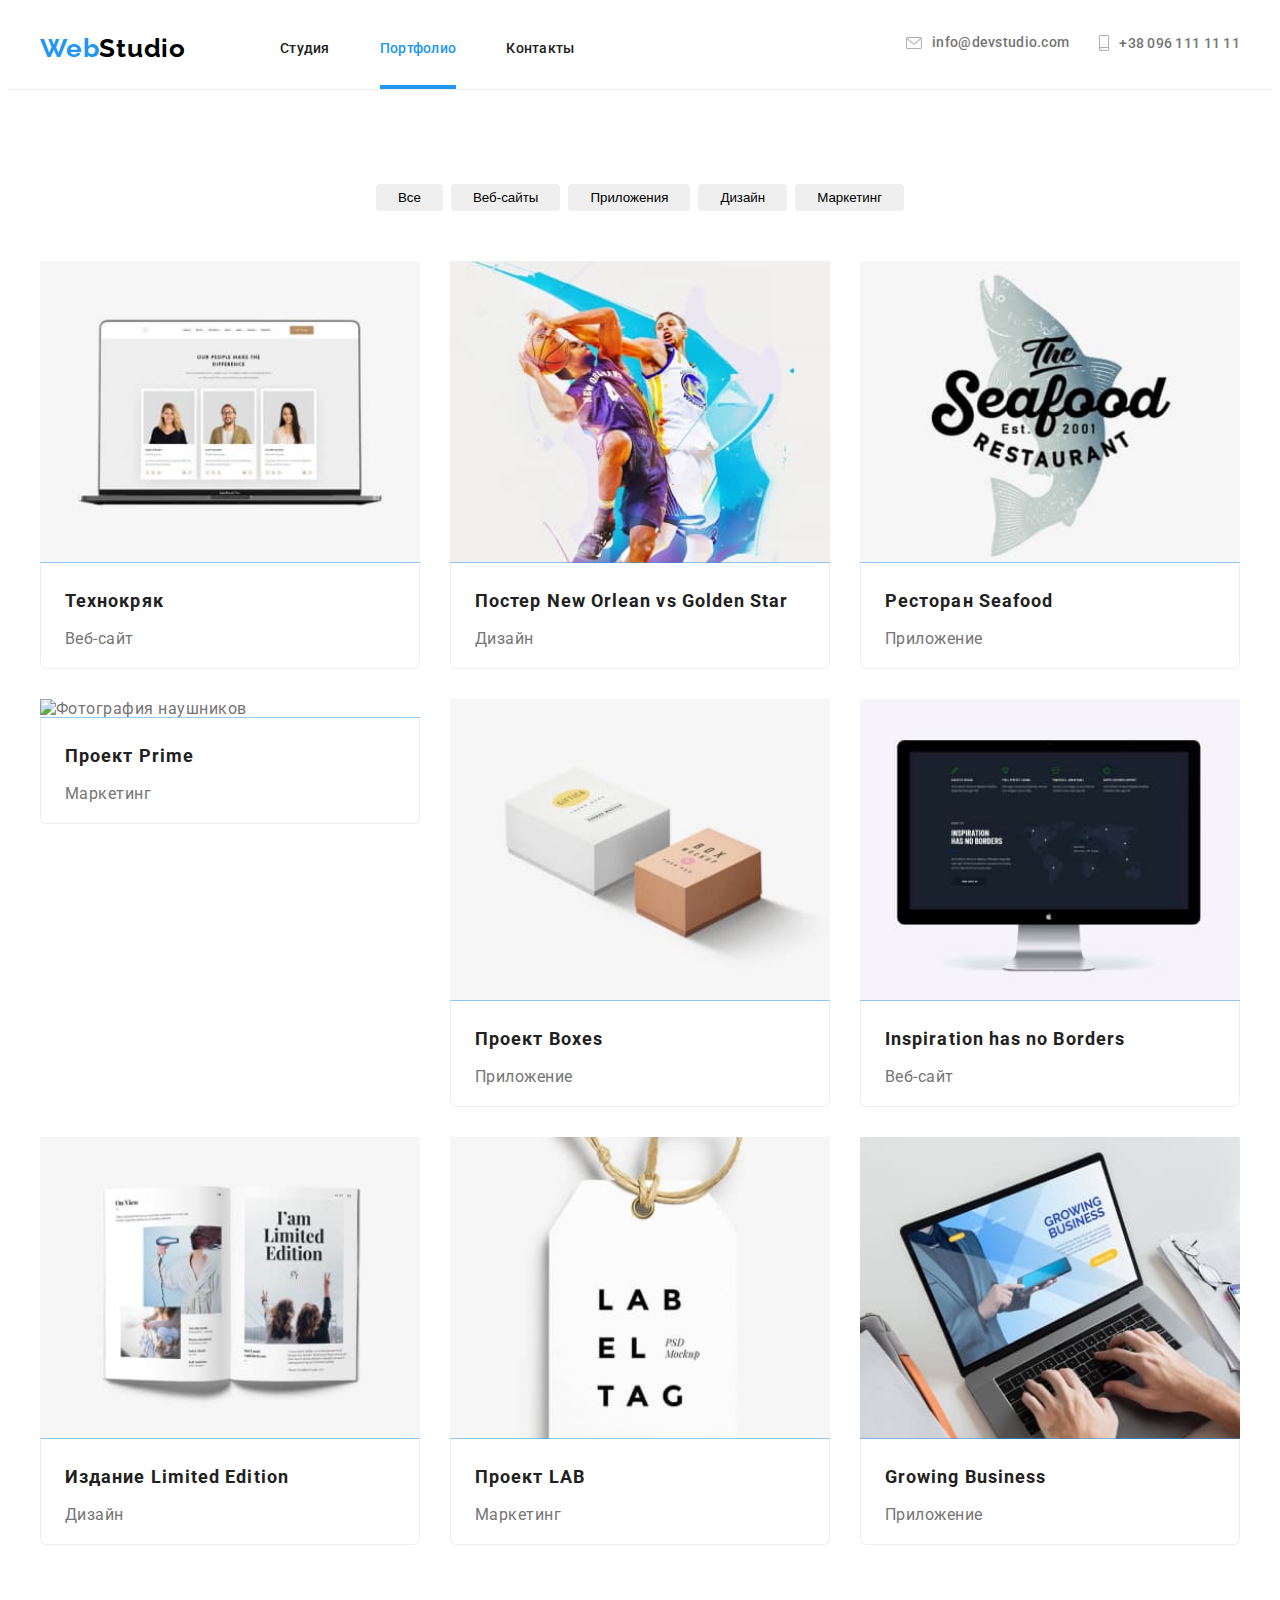
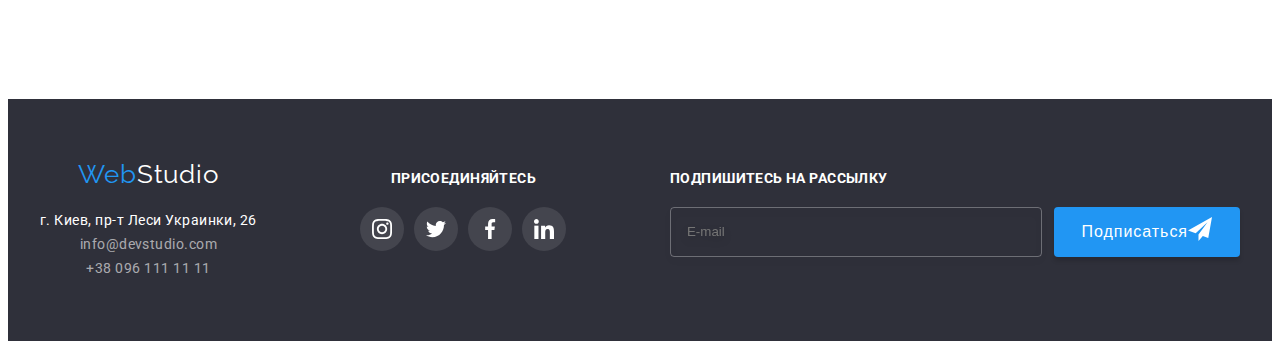
==== commit b17e6c68: "dz-8" ====
--- a/portfolio.html
+++ b/portfolio.html
@@ -103,7 +103,7 @@
         <!-- Секция Портфолио -->
         <h1 class="visually-hidden">Портфолио</h1>
         <!--Фильтр проектов-->
-        <section class="portfoleo">
+        <section class="portfoleo section">
             <div class="container">
                 <h2 class="visually-hidden">Фильтр проектов</h2>
                 <ul class="portfoleo-filters-list">
@@ -128,7 +128,16 @@
                 <ul class="portfoleo-project-list">
                     <li class="portfoleo-project-list-item">
                         <div class="portfoleo-projekt-list-item-text-box">
-                            <img src="./images/project/web-tekhnokryak.jpg" alt="На ноутбуке мужчина и две денщины" width="370">
+                            <picture>
+                                <source srcset="./images//project/web-tekhnokryak-d@1x.jpg 1x, ./images//project/web-tekhnokryak-d@2x.jpg 2x" 
+                            media="(min-width: 1200px)">
+                            <source srcset="./images/project/web-tekhnokryak-t@1x.jpg 1x, ./images//project/web-tekhnokryak-t@2x.jpg 2x" 
+                            media="(min-width: 768px)">
+                            <source srcset="./images//project/web-tekhnokryak-m@1x.jpg 1x, ./images//project/web-tekhnokryak-m@2x.jpg 2x" 
+                            media="(min-width: 480px)">
+
+                                <img src="./images/project/web-tekhnokryak-m@1x.jpg" alt="На ноутбуке мужчина и две денщины">
+                            </picture>
                             <p class="portfoleo-project-list-text">Технокряк это современная площадка распространения коронавируса. Компании используют эту платформу для цифрового шпионажа и атак на защищённые сервера конкурентов.
                             </p>
                         </div>
@@ -139,7 +148,16 @@
                     </li>
                     <li class="portfoleo-project-list-item">
                         <div class="portfoleo-projekt-list-item-text-box">
-                            <img src="./images/project/poster-basketball.jpg" alt="Двое мужчин играют в баскетбол" width="370">
+                            <picture>
+                                <source srcset="./images/project/poster-basketball-d@1x.jpg 1x, ./images/project/poster-basketball-d@2x.jpg 2x" 
+                            media="(min-width: 1200px)">
+                            <source srcset="./images/project/poster-basketball-t@1x.jpg 1x, ./images/project/poster-basketball-t@2x.jpg 2x" 
+                            media="(min-width: 768px)">
+                            <source srcset="./images/project/poster-basketball-m@1x.jpg 1x, ./images/project/poster-basketball-m@2x.jpg 2x" 
+                            media="(min-width: 480px)">
+
+                                <img src="./images/project/poster-basketball-m@1x.jpg" alt="Двое мужчин играют в баскетбол" width="370">
+                            </picture>
                             <p class="portfoleo-project-list-text">Технокряк это современная площадка распространения коронавируса. Компании используют эту платформу для цифрового шпионажа и атак на защищённые сервера конкурентов.
                             </p>
                         </div>
@@ -150,7 +168,16 @@
                     </li>
                     <li class="portfoleo-project-list-item">
                         <div class="portfoleo-projekt-list-item-text-box">
-                            <img src="./images/project/seafood.jpg" alt="Логотип ресторана Seafood" width="370">
+                            <picture>
+                                <source srcset="./images/project/seafood-d@1x.jpg 1x, ./images/project/seafood-d@2x.jpg 2x" 
+                            media="(min-width: 1200px)">
+                            <source srcset="./images/project/seafood-t@1x.jpg 1x, ./images/project/seafood-t@2x.jpg 2x" 
+                            media="(min-width: 768px)">
+                            <source srcset="./images/project/seafood-m@1x.jpg 1x, ./images/project/seafood-m@2x.jpg 2x" 
+                            media="(min-width: 480px)">
+
+                                <img src="./images/project/seafood-m@1x.jpg" alt="Логотип ресторана Seafood" width="370">
+                            </picture>
                             <p class="portfoleo-project-list-text">Технокряк это современная площадка распространения коронавируса. Компании используют эту платформу для цифрового шпионажа и атак на защищённые сервера конкурентов.
                             </p>
                         </div>
@@ -161,7 +188,16 @@
                     </li>
                     <li class="portfoleo-project-list-item">
                         <div class="portfoleo-projekt-list-item-text-box">
-                            <img src="./images/project/project-prime.jpg" alt="Фотография наушников" width="370">
+                            <picture>
+                                <source srcset="./images/project/project-prime-d@1x.jpg 1x, ./images/project/project-prime-d@2x.jpg 2x" 
+                            media="(min-width: 1200px)">
+                            <source srcset="./images/project/project-prime-t@1x.jpg 1x, ./images/project/project-prime-t@2x.jpg 2x" 
+                            media="(min-width: 768px)">
+                            <source srcset="./images/project/project-prime-m@1x.jpg 1x, ./images/project/project-prime-m@2x.jpg 2x" 
+                            media="(min-width: 480px)">
+
+                                <img src="./images/project/project-prime-m@1x.jpg" alt="Фотография наушников" width="370">
+                            </picture>
                             <p class="portfoleo-project-list-text">Технокряк это современная площадка распространения коронавируса. Компании используют эту платформу для цифрового шпионажа и атак на защищённые сервера конкурентов.
                             </p>
                         </div>
@@ -172,7 +208,16 @@
                     </li>
                     <li class="portfoleo-project-list-item">
                         <div class="portfoleo-projekt-list-item-text-box">
-                            <img src="./images/project/project-boxes.jpg" alt="Две коробки с надписями" width="370">
+                            <picture>
+                                <source srcset="./images/project/project-boxes-d@1x.jpg 1x, ./images/project/project-boxes-d@2x.jpg 2x" 
+                            media="(min-width: 1200px)">
+                            <source srcset="./images/project/project-boxes-t@1x.jpg 1x, ./images/project/project-boxes-t@2x.jpg 2x" 
+                            media="(min-width: 768px)">
+                            <source srcset="./images/project/project-boxes-m@1x.jpg 1x, ./images/project/project-boxes-m@2x.jpg 2x" 
+                            media="(min-width: 480px)">
+
+                                <img src="./images/project/project-boxes-m@1x.jpg" alt="Две коробки с надписями" width="370">
+                            </picture>
                             <p class="portfoleo-project-list-text">Технокряк это современная площадка распространения коронавируса. Компании используют эту платформу для цифрового шпионажа и атак на защищённые сервера конкурентов.
                             </p>
                         </div>
@@ -183,7 +228,16 @@
                     </li>
                     <li class="portfoleo-project-list-item">
                         <div class="portfoleo-projekt-list-item-text-box">
-                            <img src="./images/project/web-inspiration.jpg" alt="Монитор с изображением страницы Веб-сайа" width="370">
+                            <picture>
+                                <source srcset="./images/project/web-inspiration-d@1x.jpg 1x, ./images/project/web-inspiration-d@2x.jpg 2x" 
+                            media="(min-width: 1200px)">
+                            <source srcset="./images/project/web-inspiration-t@1x.jpg 1x, ./images/project/web-inspiration-t@2x.jpg 2x" 
+                            media="(min-width: 768px)">
+                            <source srcset="./images/project/web-inspiration-m@1x.jpg 1x, ./images/project/web-inspiration-m@2x.jpg 2x" 
+                            media="(min-width: 480px)">
+
+                                <img src="./images/project/web-inspiration-m@1x.jpg" alt="Монитор с изображением страницы Веб-сайа" width="370">
+                            </picture>
                             <p class="portfoleo-project-list-text">Технокряк это современная площадка распространения коронавируса. Компании используют эту платформу для цифрового шпионажа и атак на защищённые сервера конкурентов.
                             </p>
                         </div>
@@ -194,7 +248,16 @@
                     </li>
                     <li class="portfoleo-project-list-item">
                         <div class="portfoleo-projekt-list-item-text-box">
-                            <img src="./images/project/limited-edition.jpg" alt="Разворот журнала" width="370">
+                            <picture>
+                                <source srcset="./images/project/limited-edition-d@1x.jpg 1x, ./images/project/limited-edition-d@2x.jpg 2x" 
+                            media="(min-width: 1200px)">
+                            <source srcset="./images/project/limited-edition-t@1x.jpg 1x, ./images/project/limited-edition-t@2x.jpg 2x" 
+                            media="(min-width: 768px)">
+                            <source srcset="./images/project/limited-edition-m@1x.jpg 1x, ./images/project/limited-edition-m@2x.jpg 2x" 
+                            media="(min-width: 480px)">
+
+                                <img src="./images/project/limited-edition-m@1x.jpg" alt="Разворот журнала" width="370">
+                            </picture>
                             <p class="portfoleo-project-list-text">Технокряк это современная площадка распространения коронавируса. Компании используют эту платформу для цифрового шпионажа и атак на защищённые сервера конкурентов.
                             </p>
                         </div>
@@ -205,7 +268,16 @@
                     </li>
                     <li class="portfoleo-project-list-item">
                         <div class="portfoleo-projekt-list-item-text-box">
-                            <img src="./images/project/project-lab.jpg" alt="Изображение ярлыка" width="370">
+                            <picture>
+                                <source srcset="./images/project/project-lab-d@1x.jpg 1x, ./images/project/project-lab-d@2x.jpg 2x" 
+                            media="(min-width: 1200px)">
+                            <source srcset="./images/project/project-lab-t@1x.jpg 1x, ./images/project/project-lab-t@2x.jpg 2x" 
+                            media="(min-width: 768px)">
+                            <source srcset="./images/project/project-lab-m@1x.jpg 1x, ./images/project/project-lab-m@2x.jpg 2x" 
+                            media="(min-width: 480px)">
+
+                                <img src="./images/project/project-lab-m@1x.jpg" alt="Изображение ярлыка" width="370">
+                            </picture>
                             <p class="portfoleo-project-list-text">Технокряк это современная площадка распространения коронавируса. Компании используют эту платформу для цифрового шпионажа и атак на защищённые сервера конкурентов.
                             </p>
                         </div>
@@ -216,7 +288,16 @@
                     </li>
                     <li class="portfoleo-project-list-item">
                         <div class="portfoleo-projekt-list-item-text-box">
-                            <img src="./images/project/growing-business.jpg" alt="Человек работает на ноутбуке" width="370">
+                            <picture>
+                                <source srcset="./images/project/growing-business-d@1x.jpg 1x, ./images/project/growing-business-d@2x.jpg 2x" 
+                            media="(min-width: 1200px)">
+                            <source srcset="./images/project/growing-business-t@1x.jpg 1x, ./images/project/growing-business-t@2x.jpg 2x" 
+                            media="(min-width: 768px)">
+                            <source srcset="./images/project/growing-business-m@1x.jpg 1x, ./images/project/growing-business-m@2x.jpg 2x" 
+                            media="(min-width: 480px)">
+
+                                <img src="./images/project/growing-business-m@1x.jpg" alt="Человек работает на ноутбуке" width="370">
+                            </picture>
                             <p class="portfoleo-project-list-text">Технокряк это современная площадка распространения коронавируса. Компании используют эту платформу для цифрового шпионажа и атак на защищённые сервера конкурентов.
                             </p>
                         </div>
--- a/css/portfolio.min.css
+++ b/css/portfolio.min.css
@@ -1,3 +1,3 @@
-:root{--primary-text-color: #757575;--primary-section-text-color: #ffffff;--primary-section-background-color: #2f303a;--footer-section-background-color: #2f303a;--footer-social-background-color: rgba(255, 255, 255, 0.1);--title-text-color: #212121;--accent-color: #2196f3;--primary-background-color: #ffffff;--second-background-color: #f5f4fa;--logo-header-color: #000000;--logo-footer-color: #ffffff;--communication-footer-color: rgb(255, 255, 255, 0.6);--color-text-btn: #ffffff;--btn-hover-color: #188ce8;--social-primary-color: #afb1b8;--regular-client-link-primary-color: #afb1b8;--social-second-color: #ffffff;--portfoleo-project-list-text-color: #ffffff}.visually-hidden{position:absolute !important;clip:rect(1px 1px 1px 1px);clip:rect(1px, 1px, 1px, 1px);padding:0 !important;border:0 !important;height:1px !important;width:1px !important;overflow:hidden}h1,h2,h3,h4,h5,h6,p{margin:0}ul{list-style:none;margin:0;padding:0}img{display:block}body{font-family:'Roboto', sans-serif;letter-spacing:0.03em;color:var(--primary-text-color);background-color:var(---primary-background-color)}.container{width:100%;margin:0 auto;padding:0 15px}@media screen and (min-width: 480px){.container{max-width:480px;padding:0 15px}}@media screen and (min-width: 768px){.container{max-width:768px}}@media screen and (min-width: 1200px){.container{max-width:1200px;padding:0 15px}}@media screen and (min-width: 1600px){.container{max-width:1600px;padding:0 215px}}.section-title{color:var(--title-text-color)}.section-list{color:var(--title-text-color)}.section{padding-top:60px;padding-bottom:60px}@media screen and (min-width: 768px){.section{padding-top:26px;padding-bottom:26px}}@media screen and (min-width: 1200px){.section{padding-top:94px;padding-bottom:94px}}header{border-bottom:1px solid #ececec}.logo-header{display:inline-block;font-family:'Raleway', sans-serif;font-weight:bold;font-size:24px;line-height:1.17;letter-spacing:0.03em;color:var(--logo-header-color);text-decoration:none;padding:16px 0}.logo-header span{color:var(--accent-color)}@media screen and (max-width: 767px){.site-nav{display:none}.site-nav .current{display:none}.page-header{display:flex;justify-content:space-between;align-items:center}.communication-header{display:none}.mobile-open-btn{padding:0;margin:0;border:none;border-color:transparent;width:40px;height:40px}.mobile-open-icon{width:40px;height:40px;background-color:#fff;transition-duration:250ms;transition-timing-function:cubic-bezier(0.4, 0, 0.2, 1)}.mobile-open-icon:hover,.mobile-open-icon:focus{fill:var(--accent-color);cursor:pointer}.mobile-menu-close-btn{padding:0;border:0;border-color:transparent}.mobile-menu-close-icon{position:absolute;right:15px;top:10px;width:40px;height:40px;transition-duration:250ms;transition-timing-function:cubic-bezier(0.4, 0, 0.2, 1)}.mobile-menu-close-icon:hover,.mobile-menu-close-icon:focus{fill:var(--accent-color);cursor:pointer}.mobile-menu{position:fixed;width:100vw;max-width:480px;height:100vh;overflow:scroll;top:0;left:0;background-color:var(--primary-background-color);left:50%;z-index:100;transform:translateX(-50%);padding:48px 82px 48px 40px;transition:all 250ms linear;opacity:0;visibility:hidden;pointer-events:none}.is-open{opacity:1;visibility:visible;pointer-events:auto;transition:all 250ms linear}.mobile-menu-item{margin-bottom:32px}.mobile-menu-link{font-weight:500;font-size:40px;line-height:1.18;text-align:center;letter-spacing:0.02em;color:var(--title-text-color);text-decoration:none;transition-duration:250ms;transition-timing-function:cubic-bezier(0.4, 0, 0.2, 1)}.mobile-menu-link:hover,.mobile-menu-link:focus{color:var(--accent-color)}.current{color:var(--accent-color)}.mobile-communication-list{margin-top:300px}.mobile-communication-item{margin-bottom:32px}.mobile-communication-link-tell{font-weight:500;font-size:34px;line-height:1.17;letter-spacing:0.02em;color:var(--accent-color);text-decoration:none}.mobile-communication-link-email{font-weight:500;font-size:24px;line-height:1.17;letter-spacing:0.02em;color:var(--primary-text-color);text-decoration:none}.mobile-social-list{display:flex;flex-wrap:wrap;justify-content:space-between}.mobile-social-item:not(:last-child){border-right:1px solid rgba(33,33,33,0.2)}.mobile-social-link{font-weight:500;font-size:18px;line-height:1.22;letter-spacing:0.02em;color:var(--accent-color);text-decoration:none;padding-right:10px}}@media screen and (min-width: 768px){.mobile-open-btn{display:none}.mobile-menu{display:none}header{border-bottom:1px solid #ececec}.logo-header{padding:26px 0;margin-right:88px}.page-header{display:flex;justify-content:space-between;align-items:center;background-color:var(--header-background-color);font-weight:500;font-size:14px;line-height:1.17;letter-spacing:0.02em}.page-header nav{display:flex;align-items:center}.site-nav{display:flex;align-items:center;width:294px;height:65px}.site-nav .link{display:inline-block;margin-right:50px;color:var(--title-text-color);text-decoration:none;position:relative;padding:25px 0;transition-duration:250ms;transition-timing-function:cubic-bezier(0.4, 0, 0.2, 1)}.site-nav .link:hover,.site-nav .link:focus{color:var(--accent-color)}.site-nav .current{color:var(--accent-color)}.site-nav .current::after{content:'';height:4px;width:100%;background-color:var(--accent-color);display:block;position:absolute;top:calc(100% + 3px);right:0}.communication-header{display:flex;flex-direction:column;align-items:flex-start;justify-content:center}.communication-header li:not(:last-child){margin-bottom:10px}.communication-header-icon-envelope,.communication-header-icon-smartphone{margin-right:8px}.communication-header .link{font-weight:500;font-size:12px;line-height:1.17;letter-spacing:0.02em;color:var(--primary-text-color);display:flex;align-items:center;text-decoration:none;color:currentColor;transition-duration:250ms;transition-timing-function:cubic-bezier(0.4, 0, 0.2, 1)}.communication-header-icon-envelope{width:14px;height:10px;padding:0;border:none;border-color:transparent}.communication-header-icon-smartphone{width:10px;height:14px;padding:0;border:none;border-color:transparent}.communication-header-container{display:flex;justify-content:center;align-content:center}.communication-header-container .link{display:flex;justify-content:center;align-content:center}.communication-header-container .link:hover,.communication-header-container .link:focus{color:var(--accent-color)}.link svg{fill:var(--regular-client-link-primary-color)}.link:hover svg{fill:var(--accent-color)}}@media screen and (min-width: 1200px){.logo-header{font-size:26px;line-height:1.19;padding:25px 0;margin-right:94px}.communication-header{flex-direction:row}.communication-header li:not(:last-child){margin-right:30px}.communication-header-icon-envelope,.communication-header-icon-smartphone{margin-right:10px}.communication-header .link{font-size:14px;line-height:1.14}.communication-header-icon-envelope{width:16px;height:12px}.communication-header-icon-smartphone{width:10px;height:16px}}.portfoleo{padding-top:94px;padding-bottom:94px}.filters{font-weight:500;font-size:16px;line-height:1.62;text-align:center}.portfoleo-filters-list{display:flex;justify-content:center}.portfoleo-filters-list-item{margin-left:8px}.portfoleo-filters-list-item .portfoleo-button{border:none;color:var(title-text-color);background-color:var(second-background-colorolor);border-radius:4px;padding:6px 22px}.portfoleo-filters-list-item .portfoleo-button:hover,.portfoleo-filters-list-item .portfoleo-button:focus{color:var(--primary-section-text-color);background-color:var(--accent-color);box-shadow:0px 4px 2px 0px #9e9da1;cursor:pointer}.container .portfoleo-project-list{display:flex;flex-wrap:wrap;margin-left:-30px;margin-top:-30px;padding-top:50px}.container .portfoleo-project-list-item{width:calc(100% / 3 - 30px);margin-left:30px;margin-top:30px;border-bottom-left-radius:6px;border-bottom-right-radius:6px;overflow:hidden}.container .portfoleo-project-list-item:hover{box-shadow:0px 4px 4px 0px #bfbfbf, 0px 4px 4px 0px #f0f0f0,- 1px 4px 6px 0px #d9d9d9;cursor:pointer;transition-duration:250ms;transition-timing-function:cubic-bezier(0.4, 0, 0.2, 1)}.container .portfoleo-project-list-item:hover .portfoleo-project-list-text{transform:translateY(0)}.portfoleo-project-list-text{font-size:18px;line-height:1.56;letter-spacing:0.03em;color:var(--portfoleo-project-list-text-color);background:rgba(33,150,243,0.9);padding:63px 24px;position:absolute;bottom:0;transform:translateY(100%);transition-duration:250ms;transition-timing-function:cubic-bezier(0.4, 0, 0.2, 1)}.portfoleo-projekt-list-item-text-box{position:relative;overflow:hidden}.portfoleo-project-wapper{display:block;border:1px solid #eeeeee;border-bottom-left-radius:6px;border-bottom-right-radius:6px;overflow:hidden;border-top:none;padding:20px 24px}.portfoleo-project-wapper h3{font-weight:bold;font-size:18px;line-height:2;letter-spacing:0.06em;margin-bottom:10px}.portfoleo-project-wapper h3 p{font-size:16px;line-height:1.87;margin:10px auto}footer{color:var(--logo-footer-color);background-color:var(--footer-section-background-color);display:flex;justify-content:flex-start}footer .container{display:block;padding:60px 15px;text-align:center}.logo-footer{font-family:'Raleway', sans-serif;font-size:24px;line-height:1.17;letter-spacing:0.03em;text-decoration:none;color:var(--logo-footer-color);padding-bottom:20px}.logo-footer span{color:var(--accent-color)}.address{font-size:14px;font-style:normal;line-height:1.71;padding-top:20px;text-align:center;padding-bottom:60px}.communication-footer .link{font-size:14px;line-height:1.71;color:var(--communication-footer-color);text-decoration:none;padding-top:10px;transition-duration:250ms;transition-timing-function:cubic-bezier(0.4, 0, 0.2, 1)}.communication-footer .link:hover,.communication-footer .link:focus{color:var(--accent-color)}.footer-social{display:flex;flex-direction:column;width:206px;height:80px;margin:0 auto;margin-bottom:60px;margin-top:12px}.footer-social p{font-weight:bold;font-size:14px;line-height:1.14;letter-spacing:0.03em;text-transform:uppercase;color:var(--primary-section-text-color);margin-bottom:20px}.footer-social-list{display:flex;justify-content:space-between;width:206px}.footer-social-list-item{width:44px;height:44px;background-color:var(--footer-social-background-color);border-radius:50%}.footer-social-list-icon{width:20px;height:20px;fill:var(--logo-footer-color)}.footer-social-list-link{display:flex;width:44px;height:44px;border-radius:50%;justify-content:center;align-items:center;margin-bottom:30px;transition-duration:250ms;transition-timing-function:cubic-bezier(0.4, 0, 0.2, 1)}.footer-social-list-link:hover,.footer-social-list-link:focus{fill:var(--social-second-color);background-color:var(--accent-color)}.footer-subscription-box{margin-top:12px}.footer-subscription-box p{font-weight:bold;font-size:14px;line-height:1.14;text-align:center;letter-spacing:0.03em;text-transform:uppercase;padding-bottom:20px}.footer-subscription-box span{display:flex;justify-content:space-between}.footer-form{display:flex;flex-direction:column;align-items:center}.footer-subscription-btn{font-size:16px;line-height:1.87;letter-spacing:0.06em;color:var(--primary-section-text-color);width:200px;height:50px;padding:10px 28px;background:var(--accent-color);box-shadow:0px 4px 4px rgba(0,0,0,0.15);border-radius:4px;margin-top:20px;border:none;cursor:pointer}.footer-subscription{width:100%}.footer-subscription-email{height:50px;padding:16px;width:100%;margin:0 auto;border:1px solid rgba(255,255,255,0.3);box-sizing:border-box;filter:drop-shadow(0px 4px 4px rgba(0,0,0,0.15));border-radius:4px;background:none;color:var(--primary-section-text-color)}@media screen and (min-width: 768px){footer .container{display:flex;justify-content:center;flex-wrap:wrap}.footer-address{padding-left:72px}.footer-social-list{width:206px;justify-content:space-between}.footer-subscription-box{width:450px}.footer-subscription{width:450px}}@media screen and (min-width: 1200px){.logo-footer{font-size:26px}.footer-form{flex-direction:row;align-items:center}.footer-subscription-btn{margin:0;margin-left:12px}.footer-subscription-box{width:570px}.footer-subscription-box p{text-align:left}.footer-address{padding-left:0}.address{padding-bottom:0}.footer-social{margin-bottom:0}}
+:root{--primary-text-color: #757575;--primary-section-text-color: #ffffff;--primary-section-background-color: #2f303a;--footer-section-background-color: #2f303a;--footer-social-background-color: rgba(255, 255, 255, 0.1);--title-text-color: #212121;--accent-color: #2196f3;--primary-background-color: #ffffff;--second-background-color: #f5f4fa;--logo-header-color: #000000;--logo-footer-color: #ffffff;--communication-footer-color: rgb(255, 255, 255, 0.6);--color-text-btn: #ffffff;--btn-hover-color: #188ce8;--social-primary-color: #afb1b8;--regular-client-link-primary-color: #afb1b8;--social-second-color: #ffffff;--portfoleo-project-list-text-color: #ffffff}.visually-hidden{position:absolute !important;clip:rect(1px 1px 1px 1px);clip:rect(1px, 1px, 1px, 1px);padding:0 !important;border:0 !important;height:1px !important;width:1px !important;overflow:hidden}h1,h2,h3,h4,h5,h6,p{margin:0}ul{list-style:none;margin:0;padding:0}img{display:block;width:100%;max-width:100%;height:auto}body{font-family:'Roboto', sans-serif;letter-spacing:0.03em;color:var(--primary-text-color);background-color:var(---primary-background-color)}.container{width:100%;margin:0 auto;padding:0 15px}@media screen and (min-width: 480px){.container{max-width:480px;padding:0 15px}}@media screen and (min-width: 768px){.container{max-width:768px}}@media screen and (min-width: 1200px){.container{max-width:1200px;padding:0 15px}}@media screen and (min-width: 1600px){.container{max-width:1600px;padding:0 215px}}.section-title{color:var(--title-text-color)}.section-list{color:var(--title-text-color)}.section{padding-top:60px;padding-bottom:60px}@media screen and (min-width: 768px){.section{padding-top:26px;padding-bottom:26px}}@media screen and (min-width: 1200px){.section{padding-top:94px;padding-bottom:94px}}header{border-bottom:1px solid #ececec}.logo-header{display:inline-block;font-family:'Raleway', sans-serif;font-weight:bold;font-size:24px;line-height:1.17;letter-spacing:0.03em;color:var(--logo-header-color);text-decoration:none;padding:16px 0}.logo-header span{color:var(--accent-color)}@media screen and (max-width: 767px){.site-nav{display:none}.site-nav .current{display:none}.page-header{display:flex;justify-content:space-between;align-items:center}.communication-header{display:none}.mobile-open-btn{padding:0;margin:0;border:none;border-color:transparent;width:40px;height:40px}.mobile-open-icon{width:40px;height:40px;background-color:#fff;transition-duration:250ms;transition-timing-function:cubic-bezier(0.4, 0, 0.2, 1)}.mobile-open-icon:hover,.mobile-open-icon:focus{fill:var(--accent-color);cursor:pointer}.mobile-menu-close-btn{padding:0;border:0;border-color:transparent}.mobile-menu-close-icon{position:absolute;right:15px;top:10px;width:40px;height:40px;transition-duration:250ms;transition-timing-function:cubic-bezier(0.4, 0, 0.2, 1)}.mobile-menu-close-icon:hover,.mobile-menu-close-icon:focus{fill:var(--accent-color);cursor:pointer}.mobile-menu{position:fixed;width:100vw;max-width:480px;height:100vh;overflow:scroll;top:0;left:0;background-color:var(--primary-background-color);left:50%;z-index:100;transform:translateX(-50%);padding:48px 82px 48px 40px;transition:all 250ms linear;opacity:0;visibility:hidden;pointer-events:none}.is-open{opacity:1;visibility:visible;pointer-events:auto;transition:all 250ms linear}.mobile-menu-item{margin-bottom:32px}.mobile-menu-link{font-weight:500;font-size:40px;line-height:1.18;text-align:center;letter-spacing:0.02em;color:var(--title-text-color);text-decoration:none;transition-duration:250ms;transition-timing-function:cubic-bezier(0.4, 0, 0.2, 1)}.mobile-menu-link:hover,.mobile-menu-link:focus{color:var(--accent-color)}.current{color:var(--accent-color)}.mobile-communication-list{margin-top:300px}.mobile-communication-item{margin-bottom:32px}.mobile-communication-link-tell{font-weight:500;font-size:34px;line-height:1.17;letter-spacing:0.02em;color:var(--accent-color);text-decoration:none}.mobile-communication-link-email{font-weight:500;font-size:24px;line-height:1.17;letter-spacing:0.02em;color:var(--primary-text-color);text-decoration:none}.mobile-social-list{display:flex;flex-wrap:wrap;justify-content:space-between}.mobile-social-item:not(:last-child){border-right:1px solid rgba(33,33,33,0.2)}.mobile-social-link{font-weight:500;font-size:18px;line-height:1.22;letter-spacing:0.02em;color:var(--accent-color);text-decoration:none;padding-right:10px}}@media screen and (min-width: 768px){.mobile-open-btn{display:none}.mobile-menu{display:none}header{border-bottom:1px solid #ececec}.logo-header{padding:26px 0;margin-right:88px}.page-header{display:flex;justify-content:space-between;align-items:center;background-color:var(--header-background-color);font-weight:500;font-size:14px;line-height:1.17;letter-spacing:0.02em}.page-header nav{display:flex;align-items:center}.site-nav{display:flex;align-items:center;width:294px;height:65px}.site-nav .link{display:inline-block;margin-right:50px;color:var(--title-text-color);text-decoration:none;position:relative;padding:25px 0;transition-duration:250ms;transition-timing-function:cubic-bezier(0.4, 0, 0.2, 1)}.site-nav .link:hover,.site-nav .link:focus{color:var(--accent-color)}.site-nav .current{color:var(--accent-color)}.site-nav .current::after{content:'';height:4px;width:100%;background-color:var(--accent-color);display:block;position:absolute;top:calc(100% + 3px);right:0}.communication-header{display:flex;flex-direction:column;align-items:flex-start;justify-content:center}.communication-header li:not(:last-child){margin-bottom:10px}.communication-header-icon-envelope,.communication-header-icon-smartphone{margin-right:8px}.communication-header .link{font-weight:500;font-size:12px;line-height:1.17;letter-spacing:0.02em;color:var(--primary-text-color);display:flex;align-items:center;text-decoration:none;color:currentColor;transition-duration:250ms;transition-timing-function:cubic-bezier(0.4, 0, 0.2, 1)}.communication-header-icon-envelope{width:14px;height:10px;padding:0;border:none;border-color:transparent}.communication-header-icon-smartphone{width:10px;height:14px;padding:0;border:none;border-color:transparent}.communication-header-container{display:flex;justify-content:center;align-content:center}.communication-header-container .link{display:flex;justify-content:center;align-content:center}.communication-header-container .link:hover,.communication-header-container .link:focus{color:var(--accent-color)}.link svg{fill:var(--regular-client-link-primary-color)}.link:hover svg{fill:var(--accent-color)}}@media screen and (min-width: 1200px){.logo-header{font-size:26px;line-height:1.19;padding:25px 0;margin-right:94px}.communication-header{flex-direction:row}.communication-header li:not(:last-child){margin-right:30px}.communication-header-icon-envelope,.communication-header-icon-smartphone{margin-right:10px}.communication-header .link{font-size:14px;line-height:1.14}.communication-header-icon-envelope{width:16px;height:12px}.communication-header-icon-smartphone{width:10px;height:16px}}.filters{font-weight:500;font-size:16px;line-height:1.62;text-align:center;letter-spacing:0.03em}.portfoleo-filters-list{display:flex;flex-wrap:wrap;margin-bottom:30px}.portfoleo-filters-list-item{max-width:362px;margin-right:8px;margin-bottom:15px}.portfoleo-filters-list-item .portfoleo-button{border:none;color:var(title-text-color);background-color:var(second-background-colorolor);border-radius:4px;padding:6px 22px;transition-duration:250ms;transition-timing-function:cubic-bezier(0.4, 0, 0.2, 1)}.portfoleo-filters-list-item .portfoleo-button:hover,.portfoleo-filters-list-item .portfoleo-button:focus{color:var(--primary-section-text-color);background-color:var(--accent-color);box-shadow:0px 4px 2px 0px #9e9da1;cursor:pointer}@media screen and (min-width: 768px){.portfoleo-filters-list{margin:0 auto;justify-content:center;max-width:612px}.portfoleo-filters-list-item{margin-right:8px;margin-bottom:0px}.portfoleo-filters-list-item:last-child{margin-right:0}}@media screen and (min-width: 768px){.portfoleo-filters-list{margin-bottom:0}}.container .portfoleo-project-list{display:flex;flex-direction:column}.container .portfoleo-project-list-item{border-bottom-left-radius:6px;border-bottom-right-radius:6px;overflow:hidden;margin-bottom:30px}.container .portfoleo-project-list-item:hover{box-shadow:0px 4px 4px 0px #bfbfbf, 0px 4px 4px 0px #f0f0f0,+ 1px 4px 6px 0px #d9d9d9;cursor:pointer;transition-duration:250ms;transition-timing-function:cubic-bezier(0.4, 0, 0.2, 1)}.container .portfoleo-project-list-item:hover .portfoleo-project-list-text{transform:translateY(0)}.container .portfoleo-project-list-item:last-child{margin-bottom:0}.portfoleo-project-list-text{font-size:12px;line-height:1.56;letter-spacing:0.03em;color:var(--portfoleo-project-list-text-color);background:rgba(33,150,243,0.9);padding:102px 24px;position:absolute;bottom:0;transform:translateY(100%);transition-duration:250ms;transition-timing-function:cubic-bezier(0.4, 0, 0.2, 1)}.portfoleo-projekt-list-item-text-box{position:relative;overflow:hidden}.portfoleo-project-wapper{display:block;border:1px solid #eeeeee;border-bottom-left-radius:6px;border-bottom-right-radius:6px;overflow:hidden;border-top:none;padding:20px 24px}.portfoleo-project-wapper h3{font-weight:bold;font-size:18px;line-height:2;letter-spacing:0.06em;margin-bottom:10px}.portfoleo-project-wapper h3 p{font-size:16px;line-height:1.87;margin:10px auto}@media screen and (min-width: 450px){.portfoleo-project-list-text{font-size:18px}.portfoleo-project-list-text{padding:77px 24px}}@media screen and (min-width: 768px){.portfoleo-project-wapper{height:146px}.container .portfoleo-project-list{flex-direction:row;flex-wrap:wrap;margin-left:-30px;margin-top:-30px;padding-top:50px;margin-bottom:60px}.container .portfoleo-project-list-item{width:calc(100% / 2 - 30px);margin-left:30px;margin-top:30px;margin-bottom:0}.portfoleo-project-list-text{padding:49px 24px}}@media screen and (min-width: 1200px){.portfoleo-project-wapper{height:auto}.container .portfoleo-project-list{margin-left:-30px;margin-top:-30px;padding-top:50px}.container .portfoleo-project-list-item{width:calc(100% / 3 - 30px);margin-left:30px;margin-top:30px}.portfoleo-project-list-text{padding:63px 24px}}footer{color:var(--logo-footer-color);background-color:var(--footer-section-background-color);display:flex;justify-content:flex-start}footer .container{display:block;padding:60px 15px;text-align:center}.logo-footer{font-family:'Raleway', sans-serif;font-size:24px;line-height:1.17;letter-spacing:0.03em;text-decoration:none;color:var(--logo-footer-color);padding-bottom:20px}.logo-footer span{color:var(--accent-color)}.address{font-size:14px;font-style:normal;line-height:1.71;padding-top:20px;text-align:center;padding-bottom:60px}.communication-footer .link{font-size:14px;line-height:1.71;color:var(--communication-footer-color);text-decoration:none;padding-top:10px;transition-duration:250ms;transition-timing-function:cubic-bezier(0.4, 0, 0.2, 1)}.communication-footer .link:hover,.communication-footer .link:focus{color:var(--accent-color)}.footer-social{display:flex;flex-direction:column;width:206px;height:80px;margin:0 auto;margin-bottom:60px;margin-top:12px}.footer-social p{font-weight:bold;font-size:14px;line-height:1.14;letter-spacing:0.03em;text-transform:uppercase;color:var(--primary-section-text-color);margin-bottom:20px}.footer-social-list{display:flex;justify-content:space-between;width:206px}.footer-social-list-item{width:44px;height:44px;background-color:var(--footer-social-background-color);border-radius:50%}.footer-social-list-icon{width:20px;height:20px;fill:var(--logo-footer-color)}.footer-social-list-link{display:flex;width:44px;height:44px;border-radius:50%;justify-content:center;align-items:center;margin-bottom:30px;transition-duration:250ms;transition-timing-function:cubic-bezier(0.4, 0, 0.2, 1)}.footer-social-list-link:hover,.footer-social-list-link:focus{fill:var(--social-second-color);background-color:var(--accent-color)}.footer-subscription-box{margin-top:12px}.footer-subscription-box p{font-weight:bold;font-size:14px;line-height:1.14;text-align:center;letter-spacing:0.03em;text-transform:uppercase;padding-bottom:20px}.footer-subscription-box span{display:flex;justify-content:space-between}.footer-form{display:flex;flex-direction:column;align-items:center}.footer-subscription-btn{font-size:16px;line-height:1.87;letter-spacing:0.06em;color:var(--primary-section-text-color);width:200px;height:50px;padding:10px 28px;background:var(--accent-color);box-shadow:0px 4px 4px rgba(0,0,0,0.15);border-radius:4px;margin-top:20px;border:none;cursor:pointer}.footer-subscription{width:100%}.footer-subscription-email{height:50px;padding:16px;width:100%;margin:0 auto;border:1px solid rgba(255,255,255,0.3);box-sizing:border-box;filter:drop-shadow(0px 4px 4px rgba(0,0,0,0.15));border-radius:4px;background:none;color:var(--primary-section-text-color)}@media screen and (min-width: 768px){footer .container{display:flex;justify-content:center;flex-wrap:wrap}.footer-address{padding-left:72px}.footer-social-list{width:206px;justify-content:space-between}.footer-subscription-box{width:450px}.footer-subscription{width:450px}}@media screen and (min-width: 1200px){.logo-footer{font-size:26px}.footer-form{flex-direction:row;align-items:center}.footer-subscription-btn{margin:0;margin-left:12px}.footer-subscription-box{width:570px}.footer-subscription-box p{text-align:left}.footer-address{padding-left:0}.address{padding-bottom:0}.footer-social{margin-bottom:0}}
 /*# sourceMappingURL=portfolio.min.css.map */